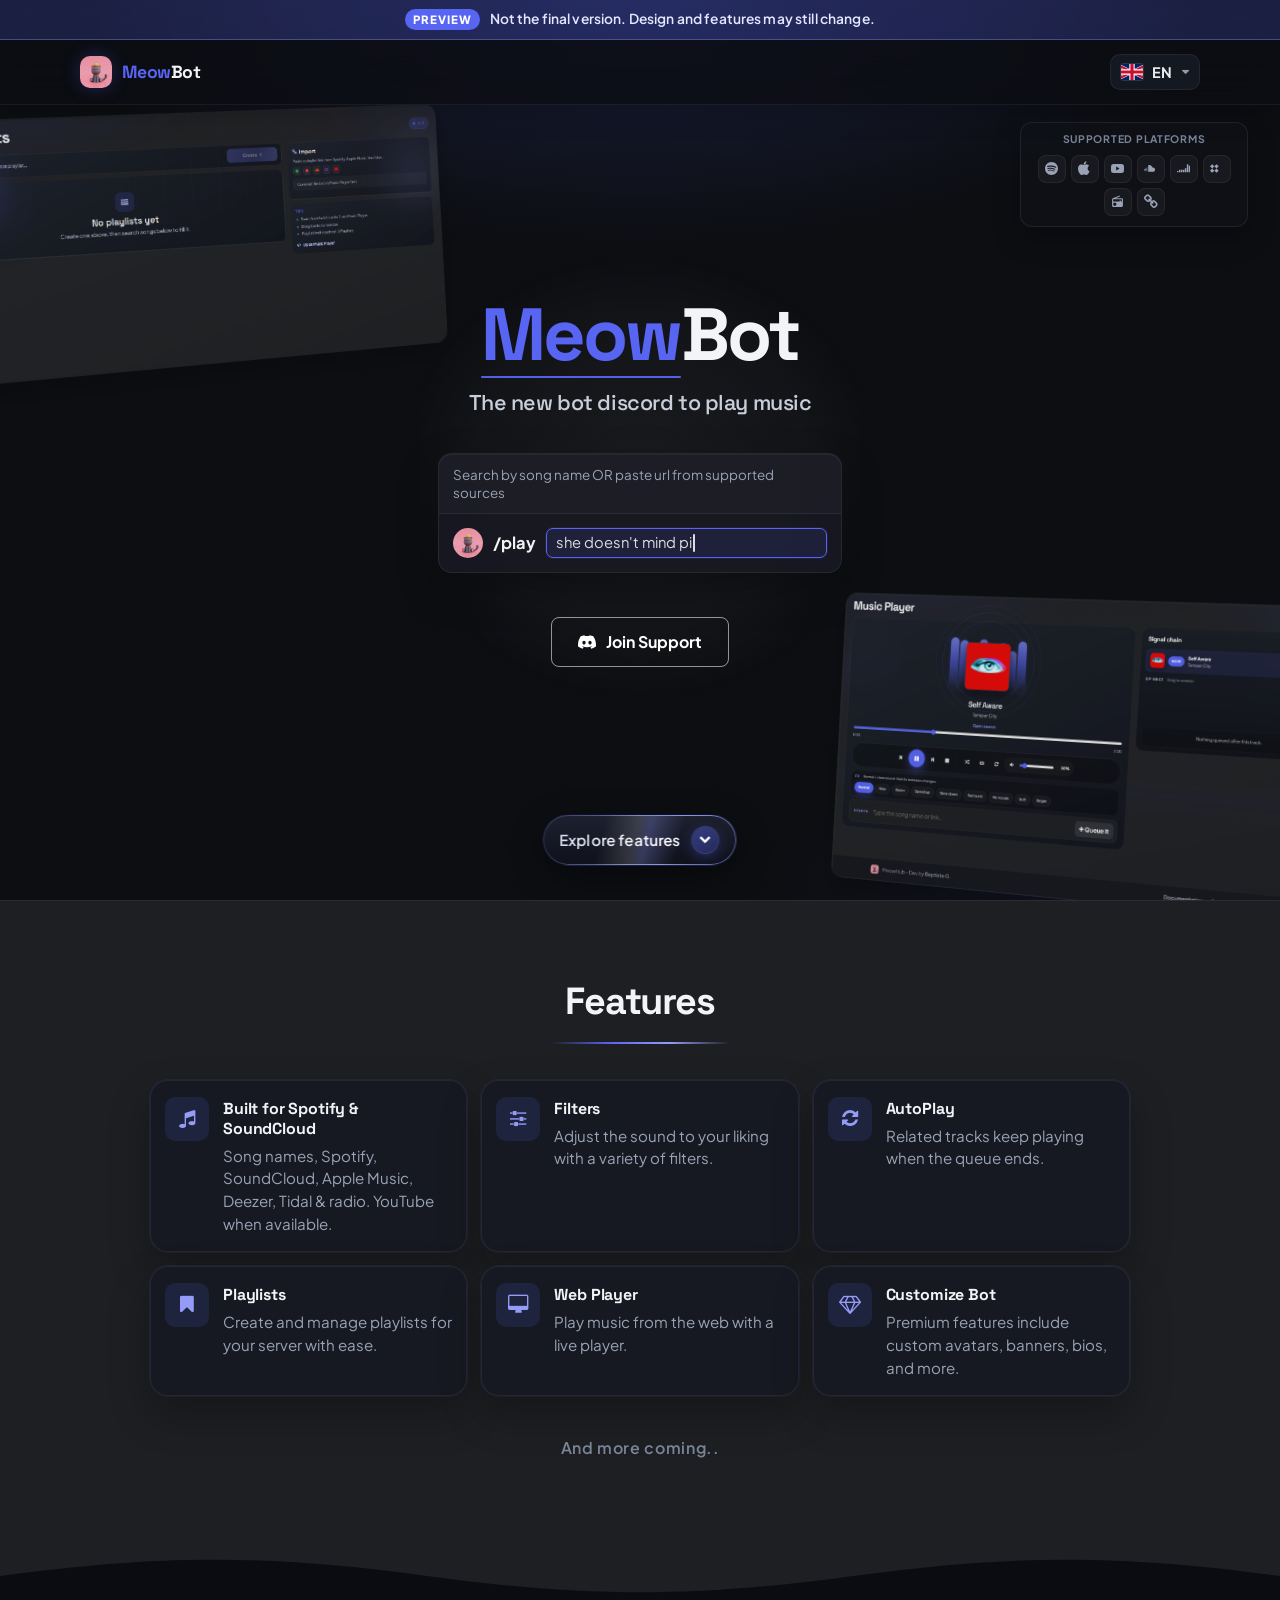
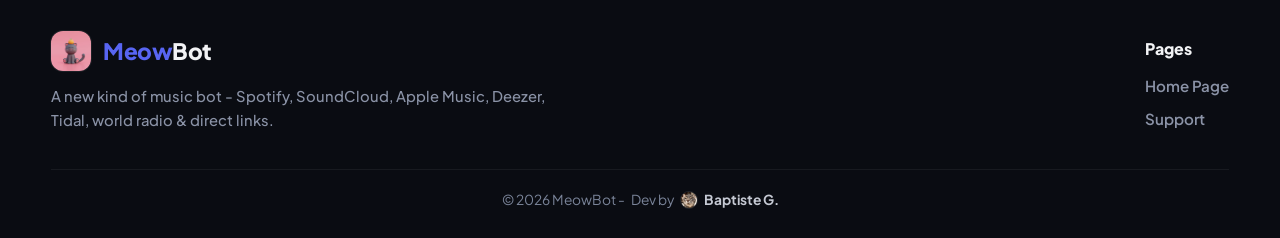
==== meowbot/index.html @ 0f18f048 "commit14" ====
<!DOCTYPE html>
<html lang="en-GB">
  <head>
    <meta charset="utf-8" />
    <meta name="viewport" content="width=device-width, initial-scale=1" />
    <title>MeowBot</title>
    <meta
      name="description"
      content="MeowBot — the new Discord bot to play music. Spotify, SoundCloud, Apple Music, Deezer, Tidal, radio and more."
    />
    <link rel="icon" type="image/png" href="assets/img/pfp.png" />
    <link rel="stylesheet" href="assets/css/site.css?v=6" />
    <link
      rel="stylesheet"
      href="https://cdnjs.cloudflare.com/ajax/libs/font-awesome/4.7.0/css/font-awesome.min.css"
    />
    <script>
      (function () {
        document.documentElement.setAttribute("data-theme", "dark");
        var lang = localStorage.getItem("meowbot-lang") === "fr" ? "fr" : "en";
        document.documentElement.setAttribute("data-lang", lang);
        document.documentElement.setAttribute("lang", lang === "fr" ? "fr" : "en-GB");
      })();
    </script>
  </head>
  <body class="tt-login-page" data-theme="dark">
    <div class="tt-preview-banner" role="status">
      <span class="tt-preview-banner__tag" data-i18n="previewTag">Alpha</span>
      <span data-i18n="previewBanner">This is a preview of how it could look, still in development.</span>
    </div>
    <header class="tt-login-top">
      <a class="tt-login-top__brand" href="index.html">
        <img src="assets/img/pfp.png" alt="MeowBot" />
        <span><span class="brand-accent">Meow</span><span class="brand-bot">Bot</span></span>
      </a>
      <div class="tt-login-top__actions">
        <div class="tt-lang-dd" data-lang-dropdown>
          <button
            type="button"
            class="tt-lang-dd__btn"
            aria-expanded="false"
            aria-haspopup="listbox"
            data-i18n-title="language"
            title="Language"
          >
            <img
              class="tt-lang-dd__flag-img"
              data-lang-flag
              src="assets/img/flags/gb.svg"
              alt=""
              width="22"
              height="16"
            />
            <span class="tt-lang-dd__code" data-lang-code>EN</span>
            <i class="fa fa-caret-down" aria-hidden="true"></i>
          </button>
          <ul class="tt-lang-dd__menu" role="listbox" hidden>
            <li role="option">
              <button type="button" data-set-lang="en">
                <img class="tt-lang-dd__flag-img" src="assets/img/flags/gb.svg" alt="" width="22" height="16" />
                <span>English</span>
              </button>
            </li>
            <li role="option">
              <button type="button" data-set-lang="fr">
                <img class="tt-lang-dd__flag-img" src="assets/img/flags/fr.svg" alt="" width="22" height="16" />
                <span>Français</span>
              </button>
            </li>
          </ul>
        </div>
      </div>
    </header>

    <main class="tt-login">
      <section class="tt-login__hero-land" aria-label="MeowBot">
        <div class="tt-login__hero-visual tt-login__hero-visual--left" aria-hidden="true">
          <img src="assets/img/docs_preview.png" alt="" />
        </div>

        <div class="tt-login__hero-center">
          <div class="tt-login__brand">
            <h1><span class="brand-accent">Meow</span>Bot</h1>
            <p class="tt-login__tagline">
              <span class="tt-login__tagline-lead" data-i18n="loginLead">The new bot discord to play music</span>
            </p>
          </div>

          <div class="tt-login__demo">
            <div class="tt-login__slash" aria-live="polite">
              <div class="tt-login__slash-head">
                <span data-i18n="slashQueryHint">Search by song name OR paste url from supported sources</span>
              </div>
              <div class="tt-login__slash-row">
                <img class="tt-login__slash-avatar" src="assets/img/pfp.png" alt="" width="28" height="28" />
                <span class="tt-login__slash-cmd">/play</span>
                <span class="tt-login__slash-arg">
                  <span class="tt-login__slash-arg-text" data-login-typewriter></span>
                  <span class="tt-login__slash-caret" aria-hidden="true"></span>
                </span>
              </div>
            </div>
          </div>

          <div class="tt-login__cta-row">
            <a
              class="tt-login__btn tt-login__btn--ghost"
              href="https://discord.gg/tkvtbsd7gA"
              data-site-support
              target="_blank"
              rel="noopener"
            >
              <svg class="tt-login__btn-icon" viewBox="0 0 24 24" width="18" height="18" aria-hidden="true">
                <path
                  fill="currentColor"
                  d="M20.317 4.37a19.791 19.791 0 0 0-4.885-1.515.074.074 0 0 0-.079.037c-.21.375-.444.864-.608 1.25a18.27 18.27 0 0 0-5.487 0 12.64 12.64 0 0 0-.617-1.25.077.077 0 0 0-.079-.037A19.736 19.736 0 0 0 3.677 4.37a.07.07 0 0 0-.032.027C.533 9.046-.32 13.58.099 18.057a.082.082 0 0 0 .031.057 19.9 19.9 0 0 0 5.993 3.03.078.078 0 0 0 .084-.028 14.09 14.09 0 0 0 1.226-1.994.076.076 0 0 0-.041-.106 13.107 13.107 0 0 1-1.872-.892.077.077 0 0 1-.008-.128 10.2 10.2 0 0 0 .372-.292.074.074 0 0 1 .077-.01c3.928 1.793 8.18 1.793 12.062 0a.074.074 0 0 1 .078.01c.12.098.246.198.373.292a.077.077 0 0 1-.006.127 12.299 12.299 0 0 1-1.873.892.077.077 0 0 0-.041.107c.36.698.772 1.362 1.225 1.993a.076.076 0 0 0 .084.028 19.839 19.839 0 0 0 6.002-3.03.077.077 0 0 0 .032-.054c.5-5.177-.838-9.664-3.549-13.66a.061.061 0 0 0-.031-.03zM8.02 15.33c-1.183 0-2.157-1.085-2.157-2.419 0-1.333.956-2.419 2.157-2.419 1.21 0 2.176 1.096 2.157 2.42 0 1.333-.956 2.418-2.157 2.418zm7.975 0c-1.183 0-2.157-1.085-2.157-2.419 0-1.333.955-2.419 2.157-2.419 1.21 0 2.176 1.096 2.157 2.42 0 1.333-.946 2.418-2.157 2.418z"
                />
              </svg>
              <span data-i18n="joinSupport">Join Support</span>
            </a>
          </div>
        </div>

        <aside class="tt-login__platforms-box">
          <span class="tt-login__platforms-label" data-i18n="supportedPlatforms">Supported platforms</span>
          <ul class="tt-login__platforms" aria-label="Supported platforms">
            <li class="tt-login__platform" data-platform="spotify" title="Spotify">
              <svg viewBox="0 0 24 24" width="20" height="20" aria-hidden="true">
                <path
                  fill="currentColor"
                  d="M12 0C5.4 0 0 5.4 0 12s5.4 12 12 12 12-5.4 12-12S18.66 0 12 0zm5.521 17.34c-.24.359-.66.48-1.021.24-2.82-1.74-6.36-2.101-10.561-1.141-.418.122-.779-.179-.899-.539-.12-.421.18-.78.54-.9 4.56-1.021 8.52-.6 11.64 1.32.42.18.479.659.301 1.02zm1.44-3.3c-.301.42-.841.6-1.262.3-3.239-1.98-8.159-2.58-11.939-1.38-.479.12-1.02-.12-1.14-.6-.12-.48.12-1.021.6-1.141C9.6 9.9 15 10.561 18.72 12.84c.361.181.54.78.241 1.2zm.12-3.36C15.24 8.4 8.82 8.16 5.16 9.301c-.6.179-1.2-.181-1.38-.721-.18-.601.18-1.2.72-1.381 4.26-1.26 11.28-1.02 15.721 1.621.539.3.719 1.02.419 1.56-.299.421-1.02.599-1.559.3z"
                />
              </svg>
            </li>
            <li class="tt-login__platform" data-platform="apple" title="Apple Music">
              <i class="fa fa-apple" aria-hidden="true"></i>
            </li>
            <li class="tt-login__platform" data-platform="youtube" title="YouTube">
              <svg viewBox="0 0 24 24" width="20" height="20" aria-hidden="true">
                <path
                  fill="currentColor"
                  d="M23.498 6.186a3.016 3.016 0 0 0-2.122-2.136C19.505 3.545 12 3.545 12 3.545s-7.505 0-9.377.505A3.017 3.017 0 0 0 .502 6.186C0 8.07 0 12 0 12s0 3.93.502 5.814a3.016 3.016 0 0 0 2.122 2.136c1.871.505 9.376.505 9.376.505s7.505 0 9.377-.505a3.015 3.015 0 0 0 2.122-2.136C24 15.93 24 12 24 12s0-3.93-.502-5.814zM9.545 15.568V8.432L15.818 12l-6.273 3.568z"
                />
              </svg>
            </li>
            <li class="tt-login__platform" data-platform="soundcloud" title="SoundCloud">
              <svg viewBox="0 0 24 24" width="20" height="20" aria-hidden="true">
                <path
                  fill="currentColor"
                  d="M1.175 12.225c-.051 0-.094.046-.101.1l-.233 2.154.233 2.105c.007.058.05.098.101.098.05 0 .09-.04.099-.098l.255-2.105-.27-2.154c-.008-.054-.049-.1-.084-.1m-.899.628c-.06 0-.091.037-.104.094L0 14.479l.172 1.427c.013.06.045.107.104.107.041 0 .086-.047.086-.107l.18-1.427-.18-1.564c0-.06-.045-.094-.086-.094m1.83-1.229c-.061 0-.12.045-.12.104l-.207 2.735.207 2.606c0 .06.059.103.119.103.06 0 .101-.044.116-.103l.24-2.606-.24-2.735c-.015-.06-.056-.104-.115-.104M.451 13.136c-.07 0-.089.044-.102.092l-.14 1.24.14 1.355c.013.043.032.09.102.09.051 0 .09-.047.09-.09l.154-1.348-.154-1.248c0-.05-.039-.09-.09-.09m2.699-2.432c-.063 0-.12.045-.125.112l-.183 3.358.183 3.145c.006.064.062.102.125.102.057 0 .101-.038.114-.102l.217-3.145-.217-3.358c-.013-.067-.057-.112-.114-.112m1.108-.194c-.01-.068-.054-.113-.113-.113-.063 0-.113.045-.126.113l-.162 3.552.162 3.236c.013.068.063.104.126.104.059 0 .104-.036.113-.104l.188-3.236-.188-3.552m1.087-1.133c-.01-.074-.055-.112-.12-.112-.063 0-.114.038-.126.112l-.151 4.685.151 3.236c.012.077.063.113.126.113.065 0 .11-.036.12-.113l.172-3.236-.172-4.685m1.139-.618c-.012-.076-.056-.128-.123-.128-.065 0-.114.052-.125.128l-.139 5.303.139 3.236c.011.077.06.113.125.113.067 0 .111-.036.123-.113l.164-3.236-.164-5.303M8.63 8.525c-.012-.083-.061-.128-.127-.128-.066 0-.108.045-.12.128l-.139 6.767.139 3.219c.012.078.054.13.12.13.066 0 .115-.052.127-.13l.15-3.22L8.63 8.525m7.92 1.354c-.54 0-1.047.125-1.5.344-.24-2.666-2.46-4.748-5.188-4.748-.66 0-1.3.132-1.874.36-.174.072-.216.144-.216.36v11.303c0 .216.18.39.396.39H16.55c2.1 0 3.81-1.71 3.81-3.81s-1.71-3.799-3.81-3.799"
                />
              </svg>
            </li>
            <li class="tt-login__platform" data-platform="deezer" title="Deezer">
              <svg viewBox="0 0 24 24" width="20" height="20" aria-hidden="true">
                <path
                  fill="currentColor"
                  d="M0 16.55h2.73v2.42H0zm3.64-2.43h2.73v4.85H3.64zm3.63 0H10v4.85H7.27zm3.64 0h2.72v4.85h-2.72zm3.62-2.42h2.73v7.27h-2.73zm3.64-4.86h2.73v12.13h-2.73zM18.18 4h2.73v14.97h-2.73zM21.82 7.03H24v11.94h-2.18z"
                />
              </svg>
            </li>
            <li class="tt-login__platform" data-platform="tidal" title="TIDAL">
              <svg viewBox="0 0 24 24" width="20" height="20" aria-hidden="true">
                <path
                  fill="currentColor"
                  d="M12.012 3.992L8.008 7.996 4.004 3.992 0 7.996l4.004 4.004L0 16.004l4.004 4.004 4.004-4.004 4.004 4.004 4.004-4.004-4.004-4.004 4.004-4.004zm0 8.008l-4.004 4.004-4.004-4.004 4.004-4.004z"
                />
              </svg>
            </li>
            <li class="tt-login__platform" data-platform="radio" title="Radio">
              <svg viewBox="0 0 24 24" width="20" height="20" aria-hidden="true">
                <path
                  fill="currentColor"
                  d="M3.24 6.15C2.51 6.43 2 7.17 2 8v12c0 1.1.9 2 2 2h16a2 2 0 0 0 2-2V8c0-1.1-.9-2-2-2H8.3l8.26-3.34L15.88 1 3.24 6.15zM7 20c-1.66 0-3-1.34-3-3s1.34-3 3-3 3 1.34 3 3-1.34 3-3 3zm13-8h-2v-2h-2v2H4V8h16v4z"
                />
              </svg>
            </li>
            <li class="tt-login__platform" data-platform="link" title="Direct link">
              <i class="fa fa-link" aria-hidden="true"></i>
            </li>
          </ul>
        </aside>

        <div class="tt-login__hero-visual tt-login__hero-visual--right" aria-hidden="true">
          <img src="assets/img/selector_preview.png" alt="" />
        </div>

        <a class="tt-login__scroll" href="#features" data-login-explore>
          <span class="tt-login__scroll-rings" aria-hidden="true">
            <span></span>
            <span></span>
          </span>
          <span class="tt-login__scroll-glow" aria-hidden="true"></span>
          <span class="tt-login__scroll-label" data-i18n="scrollFeatures">Explore features</span>
          <span class="tt-login__scroll-chev" aria-hidden="true">
            <i class="fa fa-chevron-down"></i>
          </span>
        </a>
      </section>

      <div class="tt-login__explore-veil" aria-hidden="true"></div>
      <div class="tt-login__explore-flash" aria-hidden="true"></div>
      <div class="tt-login__explore-sparks" aria-hidden="true"></div>

      <section class="tt-login-features" id="features" aria-labelledby="features-title">
        <header class="tt-login-features__head">
          <h2 id="features-title" data-i18n="features">Features</h2>
          <span class="tt-login-features__rule" aria-hidden="true"></span>
        </header>
        <div class="tt-login-features__grid">
          <article class="tt-login-feature">
            <div class="tt-login-feature__icon"><i class="fa fa-music"></i></div>
            <div class="tt-login-feature__text">
              <h3 data-i18n="featMusicTitle">Supporting all platforms</h3>
              <p data-i18n="featMusicDesc">YouTube, SoundCloud, Spotify, Apple Music, Deezer, Tidal and radio.</p>
            </div>
          </article>
          <article class="tt-login-feature">
            <div class="tt-login-feature__icon"><i class="fa fa-sliders"></i></div>
            <div class="tt-login-feature__text">
              <h3 data-i18n="featFiltersTitle">Filters</h3>
              <p data-i18n="featFiltersDesc">Adjust the sound to your liking with a variety of filters.</p>
            </div>
          </article>
          <article class="tt-login-feature">
            <div class="tt-login-feature__icon"><i class="fa fa-refresh"></i></div>
            <div class="tt-login-feature__text">
              <h3 data-i18n="featAutoplayTitle">AutoPlay</h3>
              <p data-i18n="featAutoplayDesc">Related tracks keep playing when the queue ends.</p>
            </div>
          </article>
          <article class="tt-login-feature">
            <div class="tt-login-feature__icon"><i class="fa fa-bookmark"></i></div>
            <div class="tt-login-feature__text">
              <h3 data-i18n="featPlaylistsTitle">Playlists</h3>
              <p data-i18n="featPlaylistsDesc">Create and manage playlists for your server with ease.</p>
            </div>
          </article>
          <article class="tt-login-feature">
            <div class="tt-login-feature__icon"><i class="fa fa-desktop"></i></div>
            <div class="tt-login-feature__text">
              <h3 data-i18n="featPlayerTitle">Web Player</h3>
              <p data-i18n="featPlayerDesc">Play music from the web with a live player.</p>
            </div>
          </article>
          <article class="tt-login-feature">
            <div class="tt-login-feature__icon"><i class="fa fa-diamond"></i></div>
            <div class="tt-login-feature__text">
              <h3 data-i18n="featPremiumTitle">Customize Bot</h3>
              <p data-i18n="featPremiumDesc">Premium features include custom avatars, banners, bios, and more.</p>
            </div>
          </article>
        </div>
        <p class="tt-login-features__more" data-i18n="featuresMore">And more coming..</p>
      </section>

      <button
        type="button"
        class="tt-login-topbtn"
        data-login-top
        hidden
        data-i18n-aria-label="backToTop"
        aria-label="Back to top"
      >
        <i class="fa fa-chevron-up" aria-hidden="true"></i>
      </button>
    </main>

    <footer class="tt-login-site-footer">
      <div class="tt-login-site-footer__wave" aria-hidden="true">
        <svg viewBox="0 0 1440 72" preserveAspectRatio="none" focusable="false">
          <path
            class="tt-login-site-footer__wave-fill"
            d="M0 36C180 8 300 8 480 36s300 28 480 0 300-28 480 0V72H0Z"
          />
        </svg>
      </div>
      <div class="tt-login-site-footer__panel">
        <div class="tt-login-site-footer__grid">
          <div class="tt-login-site-footer__brand">
            <a class="tt-login-site-footer__brand-link" href="index.html">
              <img src="assets/img/pfp.png" alt="" width="40" height="40" />
              <span><span class="brand-accent">Meow</span><span class="brand-bot">Bot</span></span>
            </a>
            <p class="tt-login-site-footer__tagline" data-i18n="footerTagline">High quality Music Bot, Supports Spotify, Apple, Youtube, Soundcloud, Deezer, Tidal, Radio of the World and Direct link !</p>
          </div>

          <div class="tt-login-site-footer__nav">
            <nav class="tt-login-site-footer__col" aria-label="Pages">
              <h3 data-i18n="footerPages">Pages</h3>
              <ul>
                <li><a href="index.html" data-i18n="footerHome">Home Page</a></li>
                <li>
                  <a href="https://discord.gg/tkvtbsd7gA" data-site-support target="_blank" rel="noopener noreferrer" data-i18n="supportServer">Support</a>
                </li>
              </ul>
            </nav>
          </div>
        </div>

        <div class="tt-login-site-footer__copy">
          <p class="tt-login-site-footer__copy-line">
            © 2026 MeowBot -
            <span data-i18n="devBy">Dev by</span>
            <a class="tt-login-site-footer__dev" href="https://github.com/bptisteg" data-site-github target="_blank" rel="noopener">
              <img class="tt-login-site-footer__pfp" src="assets/img/bptisteg_pfp.png" alt="" width="18" height="18" />
              Baptiste G.
            </a>
          </p>
        </div>
      </div>
    </footer>

    <script src="assets/js/i18n.js?v=6"></script>
    <script src="assets/js/home.js?v=6"></script>
  </body>
</html>
---- meowbot/assets/css/site.css ----
﻿/* =========================================================
   MeowBot — Tokens, fonts, base html/body
   (extracted from custom.css L1–L115)
   ========================================================= */

/* =========================================================
   MeowBot Dashboard ? Discord grey + blurple (simple)
   ========================================================= */

@import url("https://fonts.googleapis.com/css2?family=Plus+Jakarta+Sans:wght@400;500;600;700;800&family=Space+Grotesk:wght@500;600;700&display=swap");

:root {
  /* Discord dark surfaces (grey) */
  --tt-bg: #1e1f22;
  --tt-bg-elevated: #2b2d31;
  --tt-surface: #313338;
  --tt-surface-2: #383a40;
  --tt-border: rgba(255, 255, 255, 0.08);
  --tt-border-strong: rgba(255, 255, 255, 0.14);

  /* Discord text */
  --tt-text: #f2f3f5;
  --tt-muted: #b5bac1;

  /* Accent — Discord blurple */
  --tt-teal: #5865F2;
  --tt-teal-dim: #4752C4;
  --tt-teal-glow: rgba(88, 101, 242, 0.16);
  --tt-accent-soft: #949CF7;
  --tt-purple: #5865F2;
  --tt-blurple: #5865F2;
  --tt-blurple-dim: #4752C4;
  --tt-pink: #ff7eb6;
  --tt-pink-dim: #e85a9a;
  --tt-pink-soft: rgba(255, 126, 182, 0.16);
  --tt-online: #23a559;
  --tt-orange: #f0b232;
  --tt-danger: #ed4245;
  --tt-warning: #f0b232;
  --tt-success: #23a559;

  /* Legacy hardcodes remapped to Discord grey */
  --tt-card: var(--tt-surface);
  --tt-card-hover: var(--tt-surface-2);
  --tt-panel: var(--tt-bg-elevated);

  --tt-radius: 12px;
  --tt-radius-sm: 8px;
  --tt-shadow: none;
  --tt-font: "Plus Jakarta Sans", system-ui, sans-serif;
  --tt-display: "Space Grotesk", "Plus Jakarta Sans", sans-serif;
}

html {
  font-size: 17.5px;
}

html,
body {
  height: 100%;
  background: var(--tt-bg) !important;
  color: var(--tt-text) !important;
  font-family: var(--tt-font) !important;
  font-size: 1.05rem !important;
  line-height: 1.5 !important;
  -webkit-font-smoothing: antialiased;
}

body.tt-dashboard,
body.tt-docs-public,
body.tt-login-page {
  font-size: 1.08rem !important;
}

html:has(body.tt-docs-public),
html:has(body.tt-login-page) {
  height: auto;
  min-height: 100%;
}

body.tt-docs-public {
  height: auto !important;
  min-height: 100vh;
  overflow-x: hidden;
  overflow-y: auto;
}

body.tt-dashboard {
  position: relative;
  height: auto !important;
  min-height: 100vh;
  overflow-x: hidden;
  overflow-y: auto;
  background: var(--tt-bg) !important;
  isolation: isolate;
}

body.tt-dashboard .wrapper {
  overflow: visible !important;
  height: auto !important;
  min-height: 100vh;
}

body.tt-dashboard::before {
  content: "";
  position: fixed;
  inset: 0;
  z-index: -1;
  pointer-events: none;
  background: var(--tt-bg);
  filter: none;
  transform: none;
  opacity: 1;
}

body.tt-dashboard::after {
  content: none;
  display: none;
}

/* =========================================================
   MeowBot — Login page
   (extracted from custom.css L7769–L8717)
   ========================================================= */

/* =========================================================
   Login / landing — same blue DA as Music Player (#5865F2)
   ========================================================= */
.tt-login-page {
  --login-accent: #5865F2;
  --login-accent-bright: #7289DA;
  --login-accent-dim: #4752C4;
  --login-accent-soft: rgba(88, 101, 242, 0.16);
  --login-accent-glow: rgba(88, 101, 242, 0.28);
  --login-top-h: 64px;
  margin: 0;
  min-height: 100vh;
  position: relative;
  isolation: isolate;
  overflow-x: hidden;
  background: #0c0e12;
  font-family: var(--tt-font);
  color: #e8eaed;
  padding-top: var(--login-top-h);
}

/* Keep controls clickable without changing the cursor on hover */
body.tt-login-page a,
body.tt-login-page button,
body.tt-login-page .tt-login__btn,
body.tt-login-page .tt-login-top__link,
body.tt-login-page .tt-login-top__dash,
body.tt-login-page .tt-login-top__brand,
body.tt-login-page .tt-login__scroll,
body.tt-login-page .tt-login-topbtn,
body.tt-login-page .tt-lang-dd__btn,
body.tt-login-page .tt-lang-dd__menu button {
  cursor: default;
}

.tt-login-page::before {
  display: none;
}

.tt-login-page::after {
  content: "";
  position: fixed;
  inset: 0;
  z-index: -1;
  pointer-events: none;
  background:
    radial-gradient(ellipse 80% 50% at 50% 0%, rgba(88, 101, 242, 0.18), transparent 55%),
    radial-gradient(ellipse 60% 40% at 90% 100%, rgba(88, 101, 242, 0.08), transparent 50%),
    #0c0e12;
}

.tt-login-top {
  position: fixed;
  top: 0;
  left: 0;
  right: 0;
  z-index: 100;
  display: grid;
  grid-template-columns: 1fr auto;
  align-items: center;
  gap: 16px;
  width: 100%;
  margin: 0;
  padding: 14px max(20px, calc((100% - 1120px) / 2));
  box-sizing: border-box;
  border-bottom: 1px solid rgba(255, 255, 255, 0.06);
  background: rgba(12, 14, 18, 0.78);
  backdrop-filter: blur(16px) saturate(1.15);
  -webkit-backdrop-filter: blur(16px) saturate(1.15);
  box-shadow: 0 8px 28px rgba(0, 0, 0, 0.18);
  transition: background 0.2s ease, box-shadow 0.2s ease, border-color 0.2s ease;
}

.tt-login-top__brand {
  display: inline-flex;
  align-items: center;
  gap: 10px;
  color: #f2f4f8;
  text-decoration: none;
  font-family: var(--tt-display);
  font-weight: 700;
  font-size: 1.05rem;
  letter-spacing: -0.03em;
  justify-self: start;
  transition: color 0.15s ease;
}

.tt-login-top__brand:hover,
.tt-login-top__brand:focus {
  color: var(--login-accent-bright);
  text-decoration: none;
}

.tt-login-top__brand:hover .brand-accent,
.tt-login-top__brand:focus .brand-accent {
  color: var(--login-accent-bright);
}

.tt-login-top__brand:hover .brand-bot,
.tt-login-top__brand:focus .brand-bot {
  color: var(--tt-blurple, #5865F2);
}

.tt-login-top__brand .brand-bot {
  transition: color 0.18s ease;
}

.tt-login-top__brand img {
  width: 32px;
  height: 32px;
  border-radius: 10px;
  object-fit: cover;
  box-shadow: 0 0 18px var(--login-accent-glow);
}

.tt-login-top__nav {
  display: flex;
  align-items: center;
  justify-content: center;
  gap: 4px;
}

.tt-login-top__actions {
  display: flex;
  align-items: center;
  justify-content: flex-end;
  gap: 10px;
  justify-self: end;
}

.tt-login-top__link {
  display: inline-flex;
  align-items: center;
  gap: 7px;
  color: #8b93a7;
  text-decoration: none;
  font-weight: 600;
  font-size: 0.9rem;
  padding: 8px 12px;
  border-radius: 8px;
  white-space: nowrap;
  transition: color 0.15s ease, background 0.15s ease;
}

.tt-login-top__link i {
  font-size: 0.95em;
  opacity: 0.9;
}

.tt-nav-icon {
  display: block;
  flex-shrink: 0;
  opacity: 0.95;
}

.tt-nav-icon--discord {
  width: 15px;
  height: 15px;
}

.tt-login-top__link:hover,
.tt-login-top__link:focus {
  color: #d7dde8;
  background: rgba(255, 255, 255, 0.05);
  text-decoration: none;
}

.tt-login-top__link.is-active {
  color: #fff;
  background: rgba(88, 101, 242, 0.2);
  box-shadow: inset 0 0 0 1px rgba(88, 101, 242, 0.35);
}

.tt-login-top__link.is-active:hover,
.tt-login-top__link.is-active:focus {
  color: #fff;
  background: rgba(88, 101, 242, 0.26);
}

.tt-login-top__link:hover .tt-nav-icon,
.tt-login-top__link:focus .tt-nav-icon,
.tt-login-top__link:hover i,
.tt-login-top__link:focus i {
  color: var(--login-accent-bright);
  opacity: 1;
}

.tt-login-top__dash {
  display: inline-flex;
  align-items: center;
  justify-content: center;
  gap: 7px;
  min-height: 36px;
  padding: 0 16px;
  border-radius: 10px;
  background: linear-gradient(135deg, var(--login-accent-bright), var(--login-accent-dim));
  color: #fff !important;
  text-decoration: none !important;
  font-weight: 700;
  font-size: 0.88rem;
  transition: transform 0.15s ease, filter 0.15s ease;
}

.tt-login-top__dash:hover {
  filter: brightness(1.08);
  color: #fff !important;
  transform: translateY(-1px);
}

.tt-login {
  position: relative;
  display: flex;
  flex-direction: column;
  align-items: center;
  width: 100%;
}

.tt-login__hero-land {
  position: relative;
  width: 100%;
  min-height: calc(100vh - var(--login-top-h));
  display: flex;
  align-items: center;
  justify-content: center;
  padding: 48px 20px 96px;
  box-sizing: border-box;
  overflow: hidden;
}

.tt-login__hero-center {
  position: relative;
  z-index: 3;
  display: flex;
  flex-direction: column;
  align-items: center;
  text-align: center;
  gap: 36px;
  width: min(100%, 440px);
  padding: 36px 18px 28px;
  flex: 0 0 auto;
  isolation: isolate;
  will-change: transform, opacity, filter;
  background: radial-gradient(
    ellipse 70% 65% at 50% 50%,
    color-mix(in srgb, var(--tt-bg) 78%, transparent) 0%,
    color-mix(in srgb, var(--tt-bg) 40%, transparent) 55%,
    transparent 78%
  );
}

.tt-login__brand {
  display: flex;
  flex-direction: column;
  align-items: center;
  gap: 14px;
}

.tt-login__hero-center h1 {
  margin: 0;
  font-family: var(--tt-display);
  font-size: clamp(2.8rem, 7vw, 4.4rem);
  letter-spacing: -0.04em;
  color: #f2f4f8;
  line-height: 1.05;
  font-weight: 700;
}

.tt-login__tagline {
  margin: 0;
  display: flex;
  flex-direction: column;
  align-items: center;
  gap: 10px;
  max-width: 28ch;
}

.tt-login__tagline-lead {
  color: #c8ceda;
  font-family: var(--tt-display);
  font-size: clamp(1.05rem, 2.2vw, 1.28rem);
  line-height: 1.35;
  font-weight: 550;
  letter-spacing: -0.02em;
}

.tt-login__tagline-sub {
  color: #8b93a7;
  font-size: clamp(0.88rem, 1.6vw, 0.98rem);
  line-height: 1.45;
  font-weight: 500;
  letter-spacing: 0.01em;
  max-width: 28ch;
}

.tt-login__demo {
  width: 100%;
  display: flex;
  flex-direction: column;
  gap: 16px;
}

/* Shared surface language for hero panels */
.tt-login__slash {
  width: 100%;
  margin-top: 0;
  overflow: hidden;
  text-align: left;
  font-family: var(--tt-font);
  border-radius: 14px;
  border: 1px solid rgba(255, 255, 255, 0.07);
  background: rgba(24, 26, 34, 0.92);
  box-shadow:
    0 1px 0 rgba(255, 255, 255, 0.04) inset,
    0 16px 40px rgba(0, 0, 0, 0.32);
}

.tt-login__platforms-box {
  position: absolute;
  z-index: 4;
  top: 18px;
  right: max(16px, 2.5vw);
  width: min(228px, 34vw);
  margin: 0;
  padding: 8px 10px 10px;
  border-radius: 12px;
  border: 1px solid rgba(255, 255, 255, 0.08);
  background: rgba(16, 18, 24, 0.72);
  backdrop-filter: blur(10px);
  -webkit-backdrop-filter: blur(10px);
  box-shadow: 0 10px 28px rgba(0, 0, 0, 0.28);
  pointer-events: auto;
}

.tt-login__slash-head {
  display: flex;
  align-items: baseline;
  flex-wrap: wrap;
  gap: 8px 10px;
  padding: 12px 14px 10px;
  border-bottom: 1px solid rgba(255, 255, 255, 0.06);
  background: rgba(255, 255, 255, 0.025);
}

.tt-login__slash-head strong {
  color: #f2f3f5;
  font-size: 0.92rem;
  font-weight: 700;
}

.tt-login__slash-head span {
  color: #9aa3b5;
  font-size: 0.8rem;
  line-height: 1.4;
}

.tt-login__slash-row {
  display: flex;
  align-items: center;
  gap: 10px;
  padding: 14px;
  min-width: 0;
}

.tt-login__slash-avatar {
  width: 30px;
  height: 30px;
  border-radius: 50%;
  object-fit: cover;
  flex: 0 0 auto;
}

.tt-login__slash-cmd {
  color: #f2f3f5;
  font-weight: 700;
  font-size: 0.98rem;
  flex: 0 0 auto;
}

.tt-login__slash-arg {
  display: inline-flex;
  align-items: center;
  gap: 1px;
  min-width: 0;
  flex: 1 1 auto;
  max-width: 100%;
  padding: 5px 9px;
  border-radius: 7px;
  background: rgba(88, 101, 242, 0.12);
  border: 1.5px solid #5865F2;
  box-shadow: 0 0 0 1px rgba(88, 101, 242, 0.12);
  min-height: 30px;
}

.tt-login__slash-arg-text {
  color: #dbdee1;
  font-size: 0.88rem;
  white-space: pre;
  overflow: hidden;
  text-overflow: ellipsis;
  line-height: 1.2;
}

.tt-login__slash-arg-text.is-note {
  font-style: italic;
  color: #c5cae8;
  letter-spacing: 0.01em;
}

.tt-login__slash-arg-text:empty::before {
  content: none;
}

.tt-login__slash-caret {
  width: 1.5px;
  height: 1em;
  background: #dbdee1;
  border-radius: 1px;
  flex: 0 0 auto;
  animation: tt-login-caret 1s steps(1) infinite;
}

.tt-login__slash-more {
  color: #949ba4;
  font-size: 0.8rem;
  flex: 0 0 auto;
  margin-left: 2px;
  white-space: nowrap;
}

.tt-login__platforms-label {
  display: block;
  margin-bottom: 8px;
  color: #7a8499;
  font-size: 0.62rem;
  font-weight: 700;
  letter-spacing: 0.07em;
  text-transform: uppercase;
  text-align: center;
}

.tt-login__platforms {
  list-style: none;
  margin: 0;
  padding: 0;
  display: flex;
  flex-wrap: wrap;
  align-items: center;
  justify-content: center;
  gap: 5px;
}

.tt-login__platform {
  display: inline-flex;
  align-items: center;
  justify-content: center;
  width: 28px;
  height: 28px;
  padding: 0;
  border-radius: 8px;
  background: rgba(255, 255, 255, 0.04);
  border: 1px solid rgba(255, 255, 255, 0.06);
  color: #9aa3b5;
  transition: color 0.2s ease, transform 0.2s ease, background 0.2s ease, border-color 0.2s ease;
}

.tt-login__platform svg,
.tt-login__platform .fa {
  width: 13px;
  height: 13px;
  font-size: 0.88rem;
  line-height: 1;
}

.tt-login__platform:hover {
  transform: translateY(-2px);
  background: rgba(88, 101, 242, 0.14);
  border-color: rgba(88, 101, 242, 0.32);
}

.tt-login__platform[data-platform="spotify"]:hover { color: #1DB954; }
.tt-login__platform[data-platform="apple"]:hover { color: #fc3c44; }
.tt-login__platform[data-platform="youtube"]:hover { color: #ff0033; }
.tt-login__platform[data-platform="soundcloud"]:hover { color: #ff5500; }
.tt-login__platform[data-platform="deezer"]:hover { color: #a238ff; }
.tt-login__platform[data-platform="tidal"]:hover { color: #ffffff; }
.tt-login__platform[data-platform="radio"]:hover { color: #949CF7; }
.tt-login__platform[data-platform="link"]:hover { color: #eef0f8; }

@keyframes tt-login-caret {
  0%,
  45% {
    opacity: 1;
  }
  50%,
  100% {
    opacity: 0;
  }
}

.tt-login__cta-row {
  display: flex;
  flex-wrap: wrap;
  align-items: center;
  justify-content: center;
  gap: 12px;
  margin-top: 4px;
  padding-top: 4px;
}

.tt-login__btn {
  display: inline-flex;
  align-items: center;
  justify-content: center;
  gap: 10px;
  min-height: 50px;
  padding: 0 26px;
  border-radius: 8px;
  border: 1.5px solid transparent;
  font-weight: 700;
  font-size: 0.95rem;
  text-decoration: none !important;
  position: relative;
  isolation: isolate;
  transform: translateY(0);
  transition:
    border-color 0.2s ease,
    color 0.2s ease,
    box-shadow 0.2s ease,
    transform 0.2s ease,
    background-color 0.2s ease;
}

.tt-login__btn-icon {
  flex: 0 0 18px;
  width: 18px;
  height: 18px;
  display: block;
  color: inherit;
  position: relative;
  z-index: 1;
}

.tt-login__btn > span {
  position: relative;
  z-index: 1;
}

.tt-login__btn--accent {
  color: #fff !important;
  border-color: transparent;
  background: linear-gradient(135deg, var(--login-accent-bright), var(--login-accent-dim));
  box-shadow: 0 8px 22px var(--login-accent-glow);
  /* Gradients don't interpolate — never transition background here */
  transition: box-shadow 0.2s ease, transform 0.2s ease;
  overflow: hidden;
}

.tt-login__btn--accent::after {
  content: "";
  position: absolute;
  inset: 0;
  border-radius: inherit;
  background: rgba(255, 255, 255, 0.14);
  opacity: 0;
  pointer-events: none;
  transition: opacity 0.2s ease;
  z-index: 0;
}

.tt-login__btn--accent:hover {
  color: #fff !important;
  box-shadow: 0 10px 28px rgba(88, 101, 242, 0.45);
  transform: translateY(-1px);
}

.tt-login__btn--accent:hover::after {
  opacity: 1;
}

.tt-login__btn--accent:active {
  transform: translateY(0);
  box-shadow: 0 6px 18px var(--login-accent-glow);
}

.tt-login__btn--accent:active::after {
  opacity: 0.08;
}

.tt-login__btn--ghost {
  color: #fff !important;
  border-color: rgba(255, 255, 255, 0.55);
  background: transparent;
}

.tt-login__btn--ghost:hover {
  background: rgba(255, 255, 255, 0.08);
  border-color: #fff;
  transform: translateY(-1px);
}

.tt-login__btn--ghost:active {
  transform: translateY(0);
}

.tt-login__btn--topgg {
  border-color: rgba(255, 255, 255, 0.55);
  color: #fff !important;
}

.tt-login__btn--topgg:hover {
  background: rgba(255, 255, 255, 0.08);
  border-color: #fff;
  color: #fff !important;
  transform: translateY(-1px);
}

.tt-login__btn--topgg:active {
  transform: translateY(0);
}

.tt-login__hero-visual {
  position: absolute;
  z-index: 1;
  display: flex;
  align-items: center;
  pointer-events: none;
  opacity: 0;
  /* keep clear of the centered brand block */
  width: min(58vw, 880px);
  max-width: calc(50% - 140px);
  transition:
    opacity 0.9s cubic-bezier(0.22, 1, 0.36, 1),
    transform 1s cubic-bezier(0.22, 1, 0.36, 1);
  will-change: transform, opacity;
}

.tt-login__hero-visual--left {
  top: 2%;
  left: max(-8vw, calc(-1vw - 64px));
  justify-content: flex-start;
  transform: perspective(1400px) rotateY(18deg) rotateX(0deg) rotateZ(-3.5deg) translate3d(-80px, 28px, 0);
  transition-delay: 0.05s;
}

.tt-login__hero-visual--right {
  top: auto;
  bottom: 0%;
  right: max(-8vw, calc(-1vw - 64px));
  justify-content: flex-end;
  transform: perspective(1400px) rotateY(-18deg) rotateX(0deg) rotateZ(3.5deg) translate3d(80px, 28px, 0);
  transition-delay: 0.18s;
}

.tt-login__hero-land.is-hero-in .tt-login__hero-visual--left {
  opacity: 0.92;
  transform: perspective(1400px) rotateY(18deg) rotateX(0deg) rotateZ(-3.5deg) translate3d(0, 0, 0);
}

.tt-login__hero-land.is-hero-in .tt-login__hero-visual--right {
  opacity: 0.92;
  transform: perspective(1400px) rotateY(-18deg) rotateX(0deg) rotateZ(3.5deg) translate3d(0, 0, 0);
}

.tt-login__hero-visual img {
  width: 100%;
  height: auto;
  max-height: min(82vh, 760px);
  object-fit: cover;
  object-position: top center;
  border-radius: 12px;
  border: 1px solid var(--tt-border);
  box-shadow: 0 12px 28px rgba(0, 0, 0, 0.28);
  filter: saturate(1.02);
  will-change: transform;
}

.tt-login__hero-land.is-hero-in .tt-login__hero-visual--left img {
  animation: tt-hero-float 6.5s ease-in-out 0.35s infinite;
}

.tt-login__hero-land.is-hero-in .tt-login__hero-visual--right img {
  animation: tt-hero-float 7.8s ease-in-out 0.55s infinite;
}

@keyframes tt-hero-float {
  0%,
  100% {
    transform: translateY(0);
  }
  50% {
    transform: translateY(-10px);
  }
}

@media (prefers-reduced-motion: reduce) {
  .tt-login__hero-visual,
  .tt-login__hero-visual--left,
  .tt-login__hero-visual--right {
    opacity: 0.92;
    transition: none !important;
    transform: none !important;
  }

  .tt-login__hero-visual--left {
    transform: perspective(1400px) rotateY(18deg) rotateZ(-3.5deg) !important;
  }

  .tt-login__hero-visual--right {
    transform: perspective(1400px) rotateY(-18deg) rotateZ(3.5deg) !important;
  }

  .tt-login__hero-land.is-hero-in .tt-login__hero-visual img {
    animation: none !important;
  }
}

@media (min-width: 981px) and (max-width: 1280px) {
  .tt-login__hero-visual {
    width: min(54vw, 720px);
    max-width: calc(50% - 120px);
  }

  .tt-login__hero-visual--left {
    top: 1%;
    left: max(-10vw, -52px);
  }

  .tt-login__hero-visual--right {
    bottom: 0;
    right: max(-10vw, -52px);
  }
}

.tt-login-page .brand-accent {
  color: var(--login-accent);
  position: relative;
}

.tt-login__hero-center .brand-accent::after {
  content: "";
  position: absolute;
  left: 0;
  right: 0;
  bottom: 4px;
  height: 2px;
  background: var(--login-accent);
  border-radius: 2px;
  opacity: 0.95;
}

.tt-login__scroll {
  position: absolute;
  left: 50%;
  bottom: 34px;
  transform: translateX(-50%);
  z-index: 4;
  display: inline-flex;
  align-items: center;
  gap: 12px;
  padding: 12px 18px 12px 16px;
  border-radius: 999px;
  text-decoration: none;
  cursor: default;
  color: #eef0f8;
  background: linear-gradient(180deg, rgba(32, 35, 52, 0.9), rgba(16, 18, 28, 0.94));
  border: 1px solid transparent;
  backdrop-filter: blur(14px) saturate(1.2);
  -webkit-backdrop-filter: blur(14px) saturate(1.2);
  box-shadow:
    0 10px 32px rgba(0, 0, 0, 0.4),
    inset 0 1px 0 rgba(255, 255, 255, 0.06);
  isolation: isolate;
  overflow: visible;
  transition:
    box-shadow 0.25s ease,
    opacity 0.4s ease,
    transform 0.4s cubic-bezier(0.22, 1, 0.36, 1),
    filter 0.35s ease;
  animation: tt-login-scroll-float 3.6s ease-in-out infinite;
}

.tt-login__scroll::before {
  content: "";
  position: absolute;
  inset: 0;
  border-radius: inherit;
  padding: 1px;
  background: linear-gradient(
    120deg,
    rgba(88, 101, 242, 0.15),
    rgba(148, 156, 247, 0.95),
    rgba(88, 101, 242, 0.2),
    rgba(114, 137, 218, 0.85),
    rgba(88, 101, 242, 0.15)
  );
  background-size: 280% 100%;
  -webkit-mask: linear-gradient(#000 0 0) content-box, linear-gradient(#000 0 0);
  mask: linear-gradient(#000 0 0) content-box, linear-gradient(#000 0 0);
  -webkit-mask-composite: xor;
  mask-composite: exclude;
  animation: tt-login-scroll-border 4s linear infinite;
  pointer-events: none;
  z-index: 0;
}

.tt-login__scroll-rings {
  position: absolute;
  inset: -2px;
  pointer-events: none;
  z-index: -1;
}

.tt-login__scroll-rings span {
  position: absolute;
  inset: 0;
  border-radius: 999px;
  border: 1px solid rgba(88, 101, 242, 0.45);
  opacity: 0;
  animation: tt-login-scroll-ring 2.8s ease-out infinite;
}

.tt-login__scroll-rings span:last-child {
  animation-delay: 1.4s;
}

.tt-login__scroll-glow {
  position: absolute;
  inset: 0;
  border-radius: inherit;
  overflow: hidden;
  z-index: 0;
  pointer-events: none;
}

.tt-login__scroll-glow::before {
  content: "";
  position: absolute;
  inset: -40% -30%;
  background: linear-gradient(
    105deg,
    transparent 38%,
    rgba(255, 255, 255, 0.14) 48%,
    rgba(148, 156, 247, 0.28) 52%,
    transparent 62%
  );
  animation: tt-login-scroll-sweep 2.8s cubic-bezier(0.4, 0, 0.2, 1) infinite;
}

.tt-login__scroll-label {
  position: relative;
  z-index: 1;
  font-size: 0.9rem;
  font-weight: 600;
  letter-spacing: 0.01em;
  white-space: nowrap;
  background: linear-gradient(90deg, #d7dced 0%, #fff 45%, #b4bbff 70%, #d7dced 100%);
  background-size: 200% 100%;
  -webkit-background-clip: text;
  background-clip: text;
  color: transparent;
  animation: tt-login-scroll-shimmer 3.6s ease-in-out infinite;
}

.tt-login__scroll-chev {
  position: relative;
  z-index: 1;
  display: grid;
  place-items: center;
  width: 26px;
  height: 26px;
  border-radius: 999px;
  background: linear-gradient(145deg, rgba(88, 101, 242, 0.45), rgba(71, 82, 196, 0.35));
  color: #fff;
  font-size: 0.7rem;
  flex: 0 0 auto;
  box-shadow:
    0 0 0 1px rgba(148, 156, 247, 0.25),
    0 4px 14px rgba(88, 101, 242, 0.35);
}

.tt-login__scroll-chev i {
  display: block;
  animation: tt-login-scroll-chev 1.25s cubic-bezier(0.45, 0, 0.2, 1) infinite;
}

.tt-login__scroll:hover {
  transform: translateX(-50%) translateY(-4px) scale(1.03);
  box-shadow:
    0 16px 40px rgba(0, 0, 0, 0.45),
    0 0 36px rgba(88, 101, 242, 0.32),
    inset 0 1px 0 rgba(255, 255, 255, 0.08);
  animation-play-state: paused;
}

.tt-login__scroll:hover .tt-login__scroll-chev {
  background: linear-gradient(145deg, #7289DA, #5865F2);
  box-shadow:
    0 0 0 1px rgba(148, 156, 247, 0.4),
    0 6px 18px rgba(88, 101, 242, 0.5);
}

.tt-login__scroll.is-press {
  transform: translateX(-50%) scale(0.94);
  filter: brightness(1.15);
  animation: none;
}

.tt-login__explore-veil {
  position: fixed;
  inset: 0;
  z-index: 70;
  pointer-events: none;
  opacity: 0;
  background:
    radial-gradient(ellipse 70% 55% at 50% 100%, rgba(88, 101, 242, 0.35), transparent 60%),
    linear-gradient(to bottom, rgba(12, 14, 18, 0.15), rgba(12, 14, 18, 0.55));
}

.tt-login__explore-flash {
  position: fixed;
  left: 50%;
  bottom: 48px;
  width: 20px;
  height: 20px;
  margin-left: -10px;
  border-radius: 50%;
  pointer-events: none;
  z-index: 80;
  opacity: 0;
  background: radial-gradient(
    circle,
    rgba(255, 255, 255, 1) 0%,
    rgba(180, 187, 255, 0.9) 16%,
    rgba(88, 101, 242, 0.45) 40%,
    transparent 70%
  );
  transform: scale(0.2);
  mix-blend-mode: screen;
}

.tt-login__explore-sparks {
  position: fixed;
  left: 50%;
  bottom: 52px;
  width: 0;
  height: 0;
  z-index: 81;
  pointer-events: none;
}

.tt-login__explore-spark {
  position: absolute;
  left: 0;
  top: 0;
  width: 5px;
  height: 5px;
  margin: -2.5px;
  border-radius: 50%;
  background: #b4bbff;
  box-shadow: 0 0 10px rgba(148, 156, 247, 0.9);
  opacity: 0;
  animation: tt-login-spark 0.85s cubic-bezier(0.16, 1, 0.3, 1) forwards;
}

body.tt-login-page.is-exploring .tt-login__scroll {
  opacity: 0;
  pointer-events: none;
  transform: translateX(-50%) scale(0.88) translateY(10px);
  animation: none;
  filter: blur(2px);
}

body.tt-login-page.is-exploring .tt-login__explore-veil {
  animation: tt-login-explore-veil 1.15s cubic-bezier(0.22, 1, 0.36, 1) forwards;
}

body.tt-login-page.is-exploring .tt-login__explore-flash {
  animation: tt-login-explore-flash 0.9s cubic-bezier(0.16, 1, 0.3, 1) forwards;
}

body.tt-login-page.is-exploring .tt-login__hero-center {
  animation: tt-login-explore-hero-out 0.75s cubic-bezier(0.4, 0, 0.2, 1) forwards;
}

body.tt-login-page.is-exploring .tt-login__hero-visual--left {
  animation: tt-login-explore-visual-l 1s cubic-bezier(0.4, 0, 0.2, 1) forwards;
}

body.tt-login-page.is-exploring .tt-login__hero-visual--right {
  animation: tt-login-explore-visual-r 1s cubic-bezier(0.4, 0, 0.2, 1) forwards;
}

body.tt-login-page.is-exploring .tt-login__platforms-box {
  opacity: 0;
  transform: translateY(-8px);
  transition: opacity 0.45s ease, transform 0.45s ease;
  pointer-events: none;
}

body.tt-login-page.is-exploring::after {
  animation: tt-login-explore-bg 1.1s ease forwards;
}

@keyframes tt-login-scroll-float {
  0%,
  100% {
    transform: translateX(-50%) translateY(0);
  }
  50% {
    transform: translateX(-50%) translateY(-6px);
  }
}

@keyframes tt-login-scroll-border {
  to {
    background-position: 280% 0;
  }
}

@keyframes tt-login-scroll-ring {
  0% {
    opacity: 0.55;
    transform: scale(1);
  }
  100% {
    opacity: 0;
    transform: scale(1.35);
  }
}

@keyframes tt-login-scroll-sweep {
  0% {
    transform: translateX(-75%);
  }
  40%,
  100% {
    transform: translateX(75%);
  }
}

@keyframes tt-login-scroll-shimmer {
  0%,
  100% {
    background-position: 100% 50%;
  }
  50% {
    background-position: 0% 50%;
  }
}

@keyframes tt-login-scroll-eq {
  0%,
  100% {
    transform: scaleY(0.45);
  }
  50% {
    transform: scaleY(1);
  }
}

@keyframes tt-login-scroll-chev {
  0%,
  100% {
    transform: translateY(0);
    opacity: 0.8;
  }
  50% {
    transform: translateY(4px);
    opacity: 1;
  }
}

@keyframes tt-login-explore-veil {
  0% {
    opacity: 0;
  }
  30% {
    opacity: 1;
  }
  100% {
    opacity: 0;
  }
}

@keyframes tt-login-explore-flash {
  0% {
    opacity: 1;
    transform: scale(0.3);
    filter: blur(0);
  }
  50% {
    opacity: 0.7;
    transform: scale(26);
    filter: blur(2px);
  }
  100% {
    opacity: 0;
    transform: scale(48);
    filter: blur(8px);
  }
}

@keyframes tt-login-explore-bg {
  0% {
    filter: brightness(1) saturate(1);
  }
  35% {
    filter: brightness(1.18) saturate(1.25);
  }
  100% {
    filter: brightness(1) saturate(1);
  }
}

@keyframes tt-login-explore-hero-out {
  to {
    opacity: 0.28;
    transform: scale(0.94) translateY(-24px);
    filter: blur(2px);
  }
}

@keyframes tt-login-explore-visual-l {
  to {
    opacity: 0.08;
    transform: perspective(1400px) rotateY(26deg) rotateZ(-5deg) translate3d(-160px, -56px, 0) scale(1.04);
    filter: blur(2px);
  }
}

@keyframes tt-login-explore-visual-r {
  to {
    opacity: 0.08;
    transform: perspective(1400px) rotateY(-26deg) rotateZ(5deg) translate3d(160px, -56px, 0) scale(1.04);
    filter: blur(2px);
  }
}

@keyframes tt-login-spark {
  0% {
    opacity: 1;
    transform: translate(0, 0) scale(1);
  }
  100% {
    opacity: 0;
    transform: translate(var(--sx), var(--sy)) scale(0.2);
  }
}

.tt-login-features {
  width: 100%;
  padding: 72px 24px 40px;
  border-top: 1px solid rgba(255, 255, 255, 0.06);
  background: transparent;
  scroll-margin-top: calc(var(--login-top-h) + 16px);
}

.tt-login-features__head {
  max-width: 560px;
  margin: 0 auto 36px;
  text-align: center;
  opacity: 0;
  transform: translateY(22px);
  transition: opacity 0.7s cubic-bezier(0.22, 1, 0.36, 1), transform 0.7s cubic-bezier(0.22, 1, 0.36, 1);
  display: flex;
  flex-direction: column;
  align-items: center;
  gap: 12px;
}

.tt-login-features.is-visible .tt-login-features__head {
  opacity: 1;
  transform: translateY(0);
}

.tt-login-features__kicker {
  width: 8px;
  height: 8px;
  border-radius: 50%;
  background: #5865F2;
  box-shadow: 0 0 0 0 rgba(88, 101, 242, 0.55);
  opacity: 0;
  transform: scale(0.4);
}

.tt-login-features.is-visible .tt-login-features__kicker {
  opacity: 1;
  transform: scale(1);
  animation: tt-login-kicker-ping 1.6s ease-out 0.2s both;
}

.tt-login-features__rule {
  display: block;
  width: 0;
  height: 2px;
  border-radius: 999px;
  background: linear-gradient(90deg, transparent, #5865F2, #949CF7, transparent);
  transition: width 0.85s cubic-bezier(0.22, 1, 0.36, 1) 0.15s;
}

.tt-login-features.is-visible .tt-login-features__rule {
  width: min(180px, 45%);
}

@keyframes tt-login-kicker-ping {
  0% {
    box-shadow: 0 0 0 0 rgba(88, 101, 242, 0.55);
  }
  100% {
    box-shadow: 0 0 0 16px rgba(88, 101, 242, 0);
  }
}

.tt-login-features h2 {
  margin: 0;
  text-align: center;
  font-family: var(--tt-display);
  font-size: clamp(1.75rem, 3.5vw, 2.25rem);
  font-weight: 700;
  letter-spacing: -0.03em;
  color: #f2f4f8;
}

.tt-login-features__lead {
  margin: 0;
  color: #9aa3b5;
  font-size: clamp(0.98rem, 1.6vw, 1.12rem);
  line-height: 1.5;
  font-weight: 500;
}

.tt-login-features__grid {
  width: min(980px, 100%);
  margin: 0 auto;
  display: grid;
  grid-template-columns: repeat(3, minmax(0, 1fr));
  gap: 14px;
  perspective: 1000px;
}

.tt-login-feature {
  position: relative;
  overflow: hidden;
  display: flex;
  align-items: flex-start;
  gap: 14px;
  padding: 16px 14px;
  border-radius: 18px;
  background: rgba(22, 26, 34, 0.92);
  border: 1px solid rgba(255, 255, 255, 0.06);
  opacity: 0;
  transform: translateY(28px) scale(0.97);
  transition:
    opacity 0.65s cubic-bezier(0.22, 1, 0.36, 1),
    transform 0.65s cubic-bezier(0.22, 1, 0.36, 1),
    border-color 0.15s ease,
    box-shadow 0.15s ease,
    filter 0.65s cubic-bezier(0.22, 1, 0.36, 1);
}

.tt-login-features.is-visible .tt-login-feature {
  opacity: 1;
  transform: translateY(0) scale(1);
  filter: none;
}

.tt-login-feature:hover {
  border-color: rgba(88, 101, 242, 0.35);
  box-shadow: 0 16px 36px rgba(0, 0, 0, 0.35);
  transform: translateY(-3px) scale(1);
}

.tt-login-features.is-visible .tt-login-feature:nth-child(1) { transition-delay: 0.06s; }
.tt-login-features.is-visible .tt-login-feature:nth-child(2) { transition-delay: 0.14s; }
.tt-login-features.is-visible .tt-login-feature:nth-child(3) { transition-delay: 0.22s; }
.tt-login-features.is-visible .tt-login-feature:nth-child(4) { transition-delay: 0.3s; }
.tt-login-features.is-visible .tt-login-feature:nth-child(5) { transition-delay: 0.38s; }
.tt-login-features.is-visible .tt-login-feature:nth-child(6) { transition-delay: 0.46s; }

/* Cinematic cascade when arriving via Explore */
.tt-login-features.is-explore-in .tt-login-features__head {
  transition-duration: 0.75s;
  transition-timing-function: cubic-bezier(0.16, 1, 0.3, 1);
}

.tt-login-features.is-explore-in:not(.is-visible) .tt-login-feature {
  opacity: 0;
  filter: blur(8px);
  transform: translateY(48px) scale(0.9) rotateX(12deg);
}

.tt-login-features.is-explore-in.is-visible .tt-login-feature {
  transition-duration: 0.85s;
  transition-timing-function: cubic-bezier(0.16, 1, 0.3, 1);
  box-shadow:
    0 18px 40px rgba(0, 0, 0, 0.28),
    0 0 0 1px rgba(88, 101, 242, 0.12);
}

.tt-login-features.is-explore-in.is-visible .tt-login-feature::after {
  content: "";
  position: absolute;
  inset: 0;
  border-radius: inherit;
  pointer-events: none;
  background: linear-gradient(
    115deg,
    transparent 30%,
    rgba(148, 156, 247, 0.16) 50%,
    transparent 70%
  );
  opacity: 0;
  animation: tt-login-card-sheen 0.9s ease forwards;
}

@keyframes tt-login-card-sheen {
  0% {
    opacity: 0;
    transform: translateX(-40%);
  }
  35% {
    opacity: 1;
  }
  100% {
    opacity: 0;
    transform: translateX(40%);
  }
}

.tt-login-features.is-explore-in.is-visible .tt-login-feature:nth-child(1) { transition-delay: 0.05s; }
.tt-login-features.is-explore-in.is-visible .tt-login-feature:nth-child(2) { transition-delay: 0.16s; }
.tt-login-features.is-explore-in.is-visible .tt-login-feature:nth-child(3) { transition-delay: 0.27s; }
.tt-login-features.is-explore-in.is-visible .tt-login-feature:nth-child(4) { transition-delay: 0.38s; }
.tt-login-features.is-explore-in.is-visible .tt-login-feature:nth-child(5) { transition-delay: 0.49s; }
.tt-login-features.is-explore-in.is-visible .tt-login-feature:nth-child(6) { transition-delay: 0.6s; }

.tt-login-features.is-explore-in.is-visible .tt-login-feature__icon {
  animation: tt-login-feature-icon-pop 0.7s cubic-bezier(0.22, 1, 0.36, 1) both;
}

.tt-login-features.is-explore-in.is-visible .tt-login-feature:nth-child(1) .tt-login-feature__icon { animation-delay: 0.12s; }
.tt-login-features.is-explore-in.is-visible .tt-login-feature:nth-child(2) .tt-login-feature__icon { animation-delay: 0.23s; }
.tt-login-features.is-explore-in.is-visible .tt-login-feature:nth-child(3) .tt-login-feature__icon { animation-delay: 0.34s; }
.tt-login-features.is-explore-in.is-visible .tt-login-feature:nth-child(4) .tt-login-feature__icon { animation-delay: 0.45s; }
.tt-login-features.is-explore-in.is-visible .tt-login-feature:nth-child(5) .tt-login-feature__icon { animation-delay: 0.56s; }
.tt-login-features.is-explore-in.is-visible .tt-login-feature:nth-child(6) .tt-login-feature__icon { animation-delay: 0.67s; }

@keyframes tt-login-feature-icon-pop {
  0% {
    transform: scale(0.4) rotate(-18deg);
    opacity: 0.4;
  }
  60% {
    transform: scale(1.18) rotate(4deg);
  }
  100% {
    transform: scale(1) rotate(0);
    opacity: 1;
  }
}

.tt-login-feature__icon {
  flex: 0 0 auto;
  width: 44px;
  height: 44px;
  display: grid;
  place-items: center;
  border-radius: 10px;
  border: 1px solid transparent;
  color: #949CF7;
  font-size: 1.15rem;
  background: rgba(88, 101, 242, 0.14);
  transform: scale(0.85);
  transition: transform 0.55s cubic-bezier(0.22, 1, 0.36, 1), background 0.15s ease, color 0.15s ease;
}

.tt-login-features.is-visible .tt-login-feature__icon {
  transform: scale(1);
}

.tt-login-features.is-explore-pulse {
  animation: tt-login-features-pulse 1.1s ease;
}

@keyframes tt-login-features-pulse {
  0% {
    box-shadow: inset 0 0 0 0 rgba(88, 101, 242, 0);
  }
  30% {
    box-shadow: inset 0 60px 120px -50px rgba(88, 101, 242, 0.28);
  }
  100% {
    box-shadow: inset 0 0 0 0 rgba(88, 101, 242, 0);
  }
}

@media (prefers-reduced-motion: reduce) {
  .tt-login__scroll,
  .tt-login__scroll::before,
  .tt-login__scroll-rings span,
  .tt-login__scroll-glow::before,
  .tt-login__scroll-label,
  .tt-login__scroll-chev i {
    animation: none !important;
  }
  .tt-login-feature,
  .tt-login-features__head,
  .tt-login-feature__icon,
  .tt-login-features__rule {
    transition: none !important;
    opacity: 1 !important;
    transform: none !important;
    filter: none !important;
  }
  .tt-login-features.is-visible .tt-login-features__rule {
    width: min(180px, 45%);
  }
  .tt-login-features.is-explore-pulse,
  .tt-login-features.is-explore-in.is-visible .tt-login-feature__icon,
  .tt-login-features.is-explore-in.is-visible .tt-login-feature::after,
  .tt-login__explore-flash,
  .tt-login__explore-veil,
  .tt-login__explore-spark {
    animation: none !important;
  }
}

.tt-login-features__more {
  margin: 40px auto 0;
  text-align: center;
  color: #7a8499;
  font-size: 0.95rem;
  font-weight: 600;
  letter-spacing: 0.04em;
  opacity: 0;
  transform: translateY(12px);
  transition: opacity 0.55s ease, transform 0.55s ease;
  transition-delay: 0.4s;
}

.tt-login-features.is-visible .tt-login-features__more {
  opacity: 1;
  transform: translateY(0);
}

.tt-login-topbtn {
  position: fixed;
  right: 22px;
  bottom: 22px;
  z-index: 40;
  width: 44px;
  height: 44px;
  display: grid;
  place-items: center;
  border: 1px solid rgba(255, 255, 255, 0.06);
  border-radius: 10px;
  background: rgba(22, 26, 34, 0.95);
  color: var(--login-accent-bright);
  cursor: default;
  box-shadow: 0 10px 28px rgba(0, 0, 0, 0.35);
  transition: opacity 0.2s ease, transform 0.2s ease, background 0.15s ease, border-color 0.15s ease;
}

.tt-login-topbtn[hidden] {
  display: none !important;
}

.tt-login-topbtn:hover {
  background: var(--login-accent-soft);
  border-color: rgba(88, 101, 242, 0.45);
  transform: translateY(-2px);
}

.tt-login-feature__text h3 {
  margin: 2px 0 6px;
  font-size: 0.95rem;
  font-weight: 700;
  letter-spacing: -0.01em;
  text-transform: none;
  color: #f2f4f8;
  line-height: 1.25;
  font-family: var(--tt-display);
}

.tt-login-feature__text p {
  margin: 0;
  color: #9aa3b5;
  font-size: 0.9rem;
  line-height: 1.5;
}

.tt-login-stats {
  position: relative;
  z-index: 2;
  width: 100%;
  padding: 72px 24px 88px;
  background: transparent;
  border-top: 1px solid rgba(255, 255, 255, 0.06);
  scroll-margin-top: calc(var(--login-top-h) + 16px);
}

.tt-login-stats__head {
  max-width: 720px;
  margin: 0 auto 44px;
  text-align: center;
  display: flex;
  flex-direction: column;
  align-items: center;
  gap: 12px;
  opacity: 0;
  transform: translateY(18px);
  transition: opacity 0.8s cubic-bezier(0.22, 1, 0.36, 1), transform 0.8s cubic-bezier(0.22, 1, 0.36, 1);
}

.tt-login-stats.is-visible .tt-login-stats__head {
  opacity: 1;
  transform: translateY(0);
}

.tt-login-stats__kicker {
  width: 8px;
  height: 8px;
  border-radius: 50%;
  background: #5865F2;
  opacity: 0;
  transform: scale(0.4);
}

.tt-login-stats.is-visible .tt-login-stats__kicker {
  opacity: 1;
  transform: scale(1);
  animation: tt-login-stats-kicker 1.8s ease-out 0.25s both;
}

.tt-login-stats__rule {
  display: block;
  width: 0;
  height: 2px;
  border-radius: 999px;
  background: linear-gradient(90deg, transparent, #5865F2, #949CF7, transparent);
  transition: width 1s cubic-bezier(0.22, 1, 0.36, 1) 0.2s;
}

.tt-login-stats.is-visible .tt-login-stats__rule {
  width: min(160px, 42%);
}

.tt-login-stats__head h2 {
  margin: 0;
  font-family: var(--tt-display);
  font-size: clamp(1.45rem, 2.6vw, 1.9rem);
  font-weight: 700;
  letter-spacing: -0.02em;
  color: #f2f4f8;
}

.tt-login-stats__head p {
  margin: 0;
  color: #9aa3b5;
  font-size: 0.95rem;
}

.tt-login-stats__inner {
  max-width: 980px;
  margin: 0 auto;
  display: grid;
  grid-template-columns: repeat(5, minmax(0, 1fr));
  gap: 14px;
  text-align: center;
  justify-items: stretch;
}

.tt-login-stats__item {
  position: relative;
  display: flex;
  flex-direction: column;
  align-items: center;
  gap: 10px;
  min-width: 0;
  padding: 22px 12px 18px;
  border-radius: 18px;
  background: rgba(22, 26, 34, 0.92);
  border: 1px solid rgba(255, 255, 255, 0.06);
  opacity: 0;
  transform: translateY(28px) scale(0.96);
  transition:
    opacity 0.85s cubic-bezier(0.22, 1, 0.36, 1),
    transform 0.85s cubic-bezier(0.22, 1, 0.36, 1),
    border-color 0.2s ease,
    box-shadow 0.35s ease;
  overflow: hidden;
}

.tt-login-stats__item::before {
  content: "";
  position: absolute;
  left: 50%;
  top: 0;
  width: 48%;
  height: 2px;
  transform: translateX(-50%) scaleX(0);
  transform-origin: center;
  border-radius: 999px;
  background: linear-gradient(90deg, transparent, #7289DA, #5865F2, #7289DA, transparent);
  opacity: 0.9;
  transition: transform 0.9s cubic-bezier(0.22, 1, 0.36, 1);
}

.tt-login-stats__item:hover {
  border-color: rgba(88, 101, 242, 0.4);
}

.tt-login-stats.is-visible .tt-login-stats__item {
  opacity: 1;
  transform: translateY(0) scale(1);
}

.tt-login-stats.is-visible .tt-login-stats__item::before {
  transform: translateX(-50%) scaleX(1);
}

.tt-login-stats.is-visible .tt-login-stats__item:nth-child(1) { transition-delay: 0.08s; }
.tt-login-stats.is-visible .tt-login-stats__item:nth-child(2) { transition-delay: 0.18s; }
.tt-login-stats.is-visible .tt-login-stats__item:nth-child(3) { transition-delay: 0.28s; }
.tt-login-stats.is-visible .tt-login-stats__item:nth-child(4) { transition-delay: 0.38s; }
.tt-login-stats.is-visible .tt-login-stats__item:nth-child(5) { transition-delay: 0.48s; }

.tt-login-stats.is-visible .tt-login-stats__item:nth-child(1)::before { transition-delay: 0.28s; }
.tt-login-stats.is-visible .tt-login-stats__item:nth-child(2)::before { transition-delay: 0.38s; }
.tt-login-stats.is-visible .tt-login-stats__item:nth-child(3)::before { transition-delay: 0.48s; }
.tt-login-stats.is-visible .tt-login-stats__item:nth-child(4)::before { transition-delay: 0.58s; }
.tt-login-stats.is-visible .tt-login-stats__item:nth-child(5)::before { transition-delay: 0.68s; }

.tt-login-stats__value {
  position: relative;
  font-family: var(--tt-display);
  font-size: clamp(1.7rem, 3.1vw, 2.55rem);
  font-weight: 700;
  letter-spacing: -0.04em;
  color: #f2f4f8;
  line-height: 1.05;
  font-variant-numeric: tabular-nums;
  min-height: 1.1em;
  transition: color 0.35s ease, text-shadow 0.45s ease, filter 0.35s ease, transform 0.35s ease;
}

.tt-login-stats.is-visible .tt-login-stats__item:not(.is-landed):not(.is-active) .tt-login-stats__value {
  opacity: 0.32;
}

.tt-login-stats__item.is-active {
  border-color: rgba(88, 101, 242, 0.45);
  box-shadow:
    0 14px 32px rgba(0, 0, 0, 0.28),
    0 0 24px rgba(88, 101, 242, 0.16);
}

.tt-login-stats__value.is-counting {
  color: #d7dbff;
  filter: blur(0.35px);
  text-shadow: 0 0 18px rgba(88, 101, 242, 0.35);
}

.tt-login-stats__value.is-landed {
  color: #fff;
  filter: none;
  animation: tt-login-stats-land 0.85s cubic-bezier(0.22, 1, 0.36, 1);
  text-shadow: 0 0 24px rgba(88, 101, 242, 0.28);
}

.tt-login-stats__item.is-landed {
  border-color: rgba(88, 101, 242, 0.28);
  box-shadow:
    0 16px 36px rgba(0, 0, 0, 0.28),
    0 0 0 1px rgba(88, 101, 242, 0.08),
    inset 0 0 40px rgba(88, 101, 242, 0.05);
}

.tt-login-stats__label {
  display: flex;
  flex-direction: column;
  align-items: center;
  gap: 2px;
  color: #9aa3b5;
  font-size: 0.92rem;
  font-weight: 500;
  line-height: 1.25;
}

.tt-login-stats__hint {
  color: #949CF7;
  font-size: 0.78rem;
  font-weight: 600;
  letter-spacing: 0.04em;
  text-transform: lowercase;
}

@keyframes tt-login-stats-kicker {
  0% {
    box-shadow: 0 0 0 0 rgba(88, 101, 242, 0.55);
  }
  100% {
    box-shadow: 0 0 0 16px rgba(88, 101, 242, 0);
  }
}

@keyframes tt-login-stats-land {
  0% {
    transform: scale(1.08);
    letter-spacing: -0.02em;
  }
  55% {
    transform: scale(0.985);
  }
  100% {
    transform: scale(1);
    letter-spacing: -0.04em;
  }
}

@media (prefers-reduced-motion: reduce) {
  .tt-login-stats__head,
  .tt-login-stats__item,
  .tt-login-stats__rule,
  .tt-login-stats__item::before {
    transition: none !important;
    opacity: 1 !important;
    transform: none !important;
  }
  .tt-login-stats.is-visible .tt-login-stats__rule {
    width: min(160px, 42%);
  }
  .tt-login-stats__value.is-landed,
  .tt-login-stats.is-visible .tt-login-stats__kicker {
    animation: none !important;
  }
}

/* =========================================================
   MeowBot — Login site footer (Flavi-inspired layout)
   ========================================================= */

.tt-login-site-footer {
  position: relative;
  width: 100%;
  margin: 48px 0 0;
  padding: 0;
  color: #9aa3b5;
  font-size: 0.9rem;
  border-top: 0;
}

.tt-login-site-footer__wave {
  display: block;
  width: 100%;
  height: 56px;
  margin-bottom: -1px;
  line-height: 0;
  overflow: hidden;
  pointer-events: none;
}

.tt-login-site-footer__wave svg {
  display: block;
  width: 100%;
  height: 56px;
}

.tt-login-site-footer__wave-fill {
  fill: #0a0c12;
}

.tt-login-site-footer__panel {
  background: #0a0c12;
  border-top: 0;
  padding: 28px clamp(20px, 4vw, 56px) 28px;
}

.tt-login-site-footer__grid {
  width: 100%;
  max-width: none;
  margin: 0;
  display: flex;
  align-items: flex-start;
  justify-content: space-between;
  gap: clamp(32px, 6vw, 80px);
}

.tt-login-site-footer__brand {
  flex: 1 1 auto;
  max-width: min(520px, 46%);
  min-width: 0;
}

.tt-login-site-footer__nav {
  display: flex;
  align-items: flex-start;
  justify-content: flex-end;
  gap: clamp(36px, 4.5vw, 80px);
  flex: 0 0 auto;
  margin-left: auto;
  padding-top: 6px;
  padding-right: 0;
}

.tt-login-site-footer__col {
  min-width: 0;
}

.tt-login-site-footer__brand-link {
  display: inline-flex;
  align-items: center;
  gap: 12px;
  color: #f2f3f5 !important;
  text-decoration: none !important;
  font-size: 1.35rem;
  font-weight: 800;
  letter-spacing: -0.02em;
  margin-bottom: 14px;
}

.tt-login-site-footer__brand-link img {
  width: 40px;
  height: 40px;
  border-radius: 12px;
  object-fit: cover;
  box-shadow: 0 0 0 1px rgba(255, 255, 255, 0.08);
}

.tt-login-site-footer__tagline {
  margin: 0;
  max-width: 46ch;
  line-height: 1.6;
  color: #8b93a7;
  font-size: 0.88rem;
  font-weight: 500;
}

.tt-login-site-footer__col h3 {
  margin: 0 0 14px;
  color: #f2f3f5;
  font-size: 0.95rem;
  font-weight: 800;
  letter-spacing: 0.01em;
}

.tt-login-site-footer__col ul {
  list-style: none;
  margin: 0;
  padding: 0;
  display: grid;
  gap: 10px;
}

.tt-login-site-footer__col a {
  color: #8b93a7 !important;
  text-decoration: none !important;
  font-weight: 600;
  font-size: 0.9rem;
}

.tt-login-site-footer__col a:hover,
.tt-login-site-footer__col a:focus {
  color: #fff !important;
}

.tt-login-site-footer__vote-link {
  display: inline-flex !important;
  align-items: center;
  gap: 8px;
}

.tt-login-site-footer__vote-ico {
  width: 14px;
  height: 14px;
  flex: 0 0 auto;
  object-fit: contain;
  border-radius: 3px;
  opacity: 0.95;
  background: transparent;
}

.tt-login-site-footer__vote-ico--dlist {
  border-radius: 4px;
  background: #111;
}

.tt-login-site-footer__vote-link:hover .tt-login-site-footer__vote-ico,
.tt-login-site-footer__vote-link:focus .tt-login-site-footer__vote-ico {
  opacity: 1;
}

.tt-login-site-footer__copy {
  width: 100%;
  max-width: none;
  margin: 36px 0 0;
  padding-top: 20px;
  border-top: 1px solid rgba(255, 255, 255, 0.06);
  display: flex;
  align-items: center;
  justify-content: center;
  text-align: center;
  font-size: 0.82rem;
  color: #7a8499;
}

.tt-login-site-footer__copy-line {
  margin: 0;
  display: inline-flex;
  align-items: center;
  justify-content: center;
  flex-wrap: wrap;
  gap: 6px;
}

.tt-login-site-footer__dev {
  display: inline-flex;
  align-items: center;
  gap: 6px;
  color: #c5c9d3 !important;
  text-decoration: none !important;
  font-weight: 700;
}

.tt-login-site-footer__dev:hover {
  color: #fff !important;
}

.tt-login-site-footer__pfp {
  width: 18px;
  height: 18px;
  border-radius: 50%;
  object-fit: cover;
  border: 1px solid rgba(255, 255, 255, 0.1);
  vertical-align: middle;
}

.tt-login-toolbar {
  display: none !important;
}

.tt-lang-dd {
  position: relative;
  display: inline-block;
  z-index: 40;
}

.tt-lang-dd__btn {
  display: inline-flex;
  align-items: center;
  gap: 8px;
  min-height: 36px;
  padding: 6px 10px;
  border-radius: 10px;
  border: 1px solid rgba(255, 255, 255, 0.06);
  background: rgba(22, 26, 34, 0.95);
  color: #e8eaed;
  font-weight: 700;
  font-size: 0.86rem;
  letter-spacing: 0.02em;
  cursor: default;
  font-family: inherit;
}

.tt-lang-dd__btn:hover,
.tt-lang-dd.is-open .tt-lang-dd__btn {
  border-color: rgba(88, 101, 242, 0.45);
  background: #161a22;
}

.tt-lang-dd__flag {
  font-size: 1.05rem;
  line-height: 1;
}

.tt-lang-dd__flag-img {
  width: 22px;
  height: 16px;
  object-fit: cover;
  border-radius: 3px;
  flex: 0 0 auto;
  box-shadow: 0 0 0 1px rgba(255, 255, 255, 0.12);
  display: block;
}

.tt-lang-dd__code {
  min-width: 1.6em;
}

.tt-lang-dd__btn .fa {
  font-size: 0.75rem;
  color: #949ba4;
}

.tt-lang-dd__menu {
  position: absolute;
  top: calc(100% + 8px);
  right: 0;
  margin: 0;
  padding: 6px;
  list-style: none;
  min-width: 168px;
  border-radius: 12px;
  border: 1px solid rgba(255, 255, 255, 0.08);
  background: #2b2d31;
  box-shadow: 0 16px 36px rgba(0, 0, 0, 0.4);
  z-index: 50;
}

.tt-lang-dd__menu[hidden] {
  display: none !important;
}

.tt-lang-dd__menu button {
  display: flex;
  align-items: center;
  gap: 10px;
  width: 100%;
  padding: 10px 12px;
  border: 0;
  border-radius: 8px;
  background: transparent;
  color: var(--tt-muted);
  font-weight: 600;
  font-size: 0.9rem;
  font-family: inherit;
  cursor: default;
  text-align: left;
}

.tt-lang-dd__menu button:hover {
  background: rgba(255, 255, 255, 0.06);
  color: var(--tt-text);
}

.tt-lang-dd__menu button.is-active {
  background: var(--login-accent-soft);
  color: #fff;
}

.main-header .navbar-custom-menu .tt-lang-dd {
  margin: 8px 8px 0 0;
}

@media (max-width: 980px) {
  .tt-login-top {
    grid-template-columns: 1fr auto;
  }

  .tt-login-top__nav {
    display: none;
  }

  .tt-login__hero-land {
    min-height: calc(100vh - var(--login-top-h));
    padding-bottom: 96px;
  }

  .tt-login__hero-visual {
    display: none;
  }

  .tt-login__platforms-box {
    top: 12px;
    right: 12px;
    width: min(200px, 48vw);
    padding: 7px 8px 8px;
  }

  .tt-login-features__grid {
    grid-template-columns: repeat(2, minmax(0, 1fr));
    gap: 28px 20px;
  }

  .tt-login-site-footer__grid {
    gap: 28px;
  }

  .tt-login-site-footer__nav {
    gap: 36px;
  }

  .tt-login-site-footer__brand {
    max-width: min(380px, 42%);
  }
}

@media (max-width: 1100px) {
  .tt-login-stats__inner {
    grid-template-columns: repeat(3, minmax(0, 1fr));
    gap: 32px 16px;
  }
}

@media (max-width: 820px) {
  .tt-login-stats__inner {
    grid-template-columns: repeat(2, minmax(0, 1fr));
    gap: 36px 16px;
  }
}

@media (max-width: 640px) {
  .tt-login-page {
    --login-top-h: 60px;
  }

  .tt-login-top {
    width: 100%;
    padding: 12px 12px;
  }

  .tt-login__slash-more {
    display: none;
  }

  .tt-login__hero-center {
    gap: 28px;
    padding: 28px 14px 22px;
  }

  .tt-login__demo {
    gap: 14px;
  }

  .tt-login-features {
    padding: 56px 16px 28px;
  }

  .tt-login-features__grid {
    grid-template-columns: 1fr;
  }

  .tt-login-stats {
    padding: 48px 16px 64px;
  }

  .tt-login-site-footer__panel {
    padding: 22px 16px 18px;
  }

  .tt-login-site-footer__grid {
    flex-direction: column;
    gap: 28px;
  }

  .tt-login-site-footer__brand {
    max-width: none;
  }

  .tt-login-site-footer__nav {
    flex-direction: column;
    gap: 28px;
    width: 100%;
    margin-left: 0;
    justify-content: flex-start;
  }
}

[data-theme="light"] .tt-login-site-footer__wave-fill {
  fill: #eceef3;
}

[data-theme="light"] .tt-login-site-footer__panel {
  background: #eceef3;
}

[data-theme="light"] .tt-login-site-footer__brand-link,
[data-theme="light"] .tt-login-site-footer__col h3 {
  color: #1e1f22 !important;
}

[data-theme="light"] .tt-login-site-footer__tagline,
[data-theme="light"] .tt-login-site-footer__col a,
[data-theme="light"] .tt-login-site-footer__copy {
  color: #5c6370;
}

[data-theme="light"] .tt-login-site-footer__copy {
  border-top-color: rgba(0, 0, 0, 0.08);
}


*,
*::before,
*::after {
  box-sizing: border-box;
}

html:has(body.tt-login-page),
body.tt-login-page {
  height: auto !important;
  min-height: 100%;
}

body.tt-login-page {
  --preview-banner-h: 40px;
  padding-top: calc(var(--login-top-h) + var(--preview-banner-h)) !important;
}

body {
  margin: 0;
}

.tt-preview-banner {
  position: fixed;
  top: 0;
  left: 0;
  right: 0;
  z-index: 120;
  display: flex;
  align-items: center;
  justify-content: center;
  flex-wrap: wrap;
  gap: 8px 10px;
  min-height: var(--preview-banner-h);
  padding: 7px 16px;
  box-sizing: border-box;
  background: linear-gradient(90deg, rgba(88, 101, 242, 0.22), rgba(71, 82, 196, 0.28));
  border-bottom: 1px solid rgba(148, 156, 247, 0.35);
  color: #e4e7ff;
  font-size: 0.82rem;
  font-weight: 600;
  letter-spacing: 0.01em;
  text-align: center;
  backdrop-filter: blur(14px) saturate(1.15);
  -webkit-backdrop-filter: blur(14px) saturate(1.15);
}

.tt-preview-banner__tag {
  display: inline-flex;
  align-items: center;
  padding: 2px 8px;
  border-radius: 999px;
  background: #5865f2;
  color: #fff;
  font-size: 0.68rem;
  font-weight: 800;
  letter-spacing: 0.08em;
  text-transform: uppercase;
}

.tt-login-page .tt-login-top {
  top: var(--preview-banner-h);
}

.tt-login-page .tt-login__hero-land {
  min-height: calc(100vh - var(--login-top-h) - var(--preview-banner-h));
}

.tt-login-page .tt-login-features {
  scroll-margin-top: calc(var(--login-top-h) + var(--preview-banner-h) + 16px);
}

@media (max-width: 640px) {
  body.tt-login-page {
    --preview-banner-h: 52px;
  }

  .tt-preview-banner {
    font-size: 0.75rem;
    padding: 6px 12px;
  }
}

.brand-bot {
  color: var(--tt-text, #f2f3f5);
}
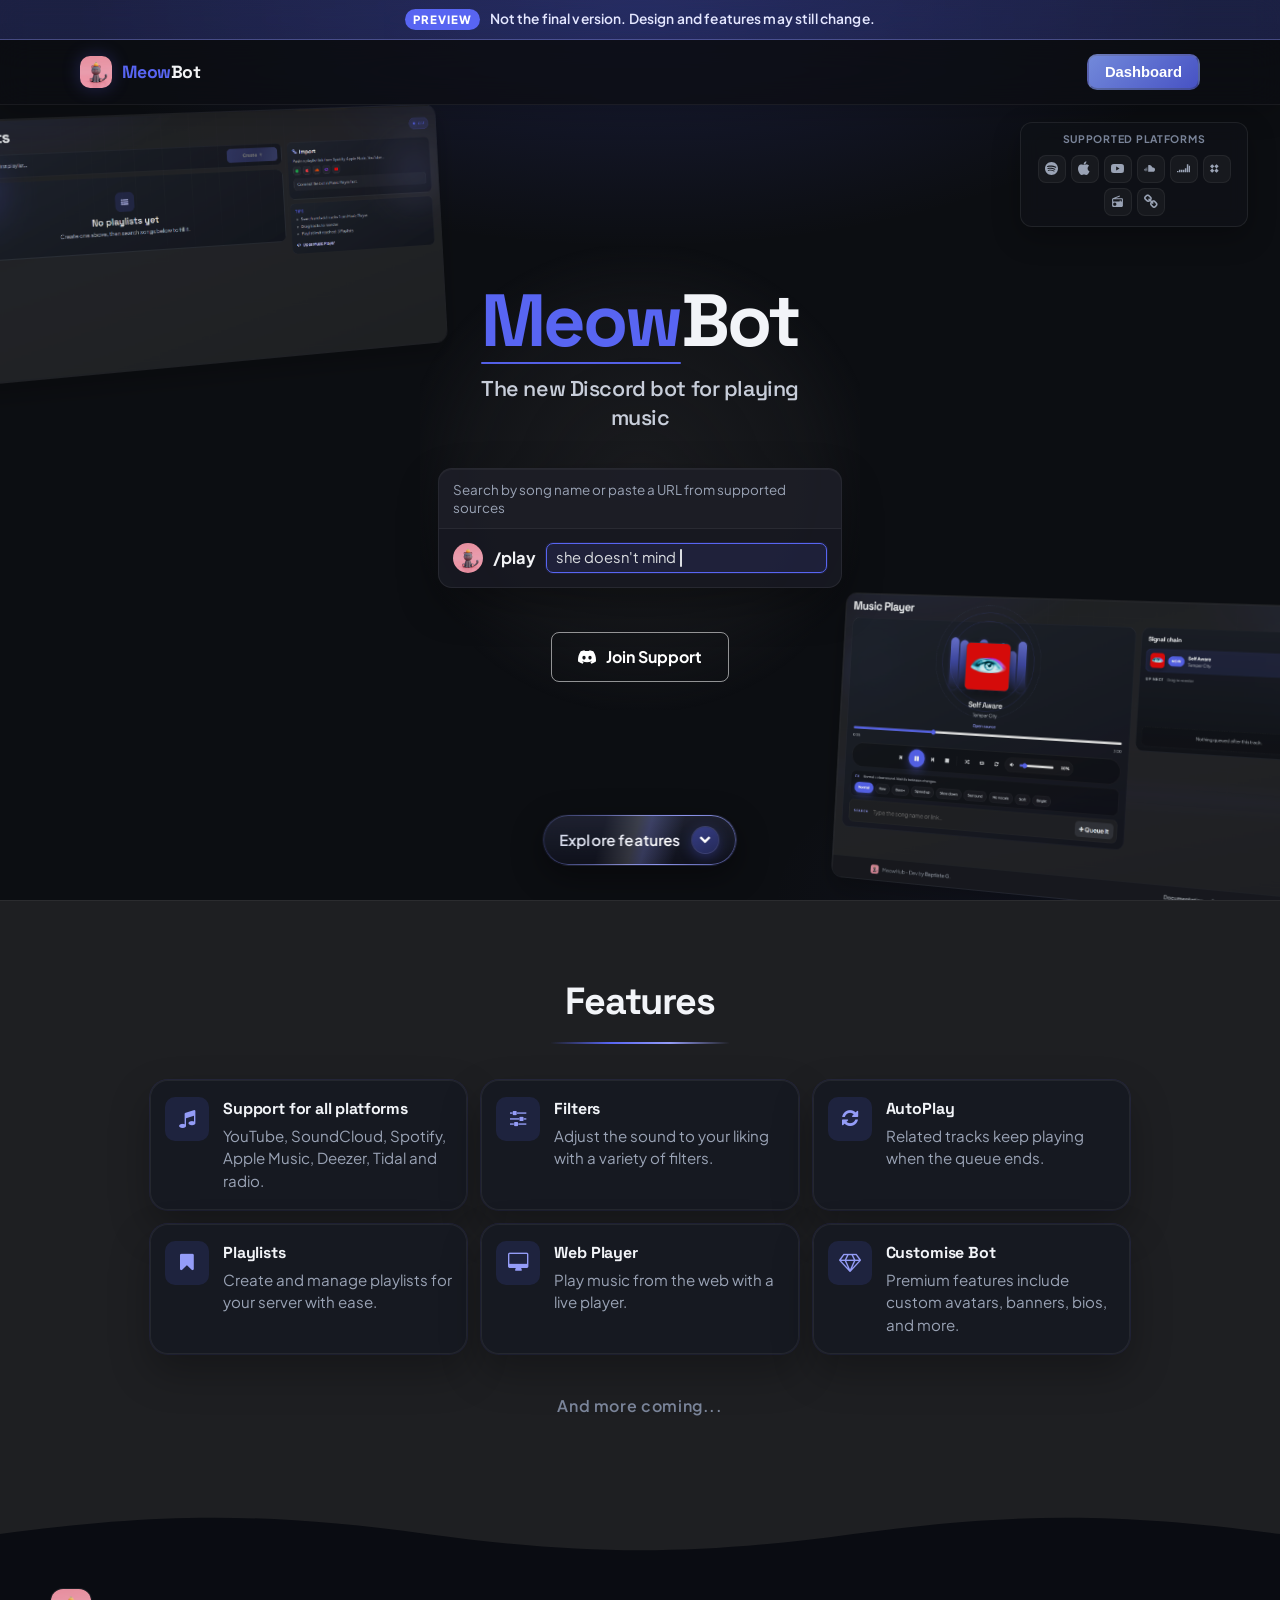
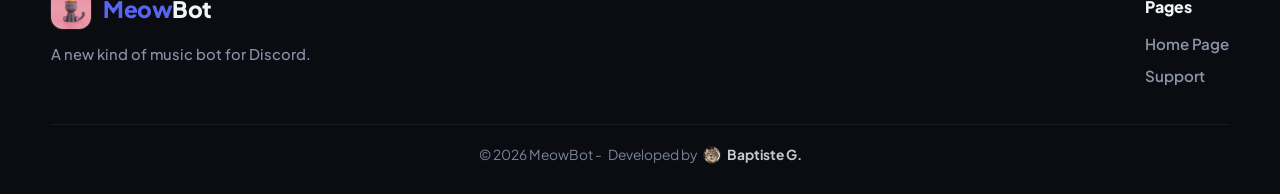
==== commit 4ecb9e6f: "fix: meowbot page" ====
--- a/meowbot/index.html
+++ b/meowbot/index.html
@@ -17,16 +17,14 @@
     <script>
       (function () {
         document.documentElement.setAttribute("data-theme", "dark");
-        var lang = localStorage.getItem("meowbot-lang") === "fr" ? "fr" : "en";
-        document.documentElement.setAttribute("data-lang", lang);
-        document.documentElement.setAttribute("lang", lang === "fr" ? "fr" : "en-GB");
+        document.documentElement.setAttribute("lang", "en-GB");
       })();
     </script>
   </head>
   <body class="tt-login-page" data-theme="dark">
     <div class="tt-preview-banner" role="status">
-      <span class="tt-preview-banner__tag" data-i18n="previewTag">Alpha</span>
-      <span data-i18n="previewBanner">This is a preview of how it could look, still in development.</span>
+      <span class="tt-preview-banner__tag">Preview</span>
+      <span>Not the final version. Design and features may still change.</span>
     </div>
     <header class="tt-login-top">
       <a class="tt-login-top__brand" href="index.html">
@@ -34,41 +32,7 @@
         <span><span class="brand-accent">Meow</span><span class="brand-bot">Bot</span></span>
       </a>
       <div class="tt-login-top__actions">
-        <div class="tt-lang-dd" data-lang-dropdown>
-          <button
-            type="button"
-            class="tt-lang-dd__btn"
-            aria-expanded="false"
-            aria-haspopup="listbox"
-            data-i18n-title="language"
-            title="Language"
-          >
-            <img
-              class="tt-lang-dd__flag-img"
-              data-lang-flag
-              src="assets/img/flags/gb.svg"
-              alt=""
-              width="22"
-              height="16"
-            />
-            <span class="tt-lang-dd__code" data-lang-code>EN</span>
-            <i class="fa fa-caret-down" aria-hidden="true"></i>
-          </button>
-          <ul class="tt-lang-dd__menu" role="listbox" hidden>
-            <li role="option">
-              <button type="button" data-set-lang="en">
-                <img class="tt-lang-dd__flag-img" src="assets/img/flags/gb.svg" alt="" width="22" height="16" />
-                <span>English</span>
-              </button>
-            </li>
-            <li role="option">
-              <button type="button" data-set-lang="fr">
-                <img class="tt-lang-dd__flag-img" src="assets/img/flags/fr.svg" alt="" width="22" height="16" />
-                <span>Français</span>
-              </button>
-            </li>
-          </ul>
-        </div>
+        <button type="button" class="tt-login-top__dash" disabled>Dashboard</button>
       </div>
     </header>
 
@@ -82,14 +46,14 @@
           <div class="tt-login__brand">
             <h1><span class="brand-accent">Meow</span>Bot</h1>
             <p class="tt-login__tagline">
-              <span class="tt-login__tagline-lead" data-i18n="loginLead">The new bot discord to play music</span>
+              <span class="tt-login__tagline-lead">The new Discord bot for playing music</span>
             </p>
           </div>
 
           <div class="tt-login__demo">
             <div class="tt-login__slash" aria-live="polite">
               <div class="tt-login__slash-head">
-                <span data-i18n="slashQueryHint">Search by song name OR paste url from supported sources</span>
+                <span>Search by song name or paste a URL from supported sources</span>
               </div>
               <div class="tt-login__slash-row">
                 <img class="tt-login__slash-avatar" src="assets/img/pfp.png" alt="" width="28" height="28" />
@@ -116,13 +80,13 @@
                   d="M20.317 4.37a19.791 19.791 0 0 0-4.885-1.515.074.074 0 0 0-.079.037c-.21.375-.444.864-.608 1.25a18.27 18.27 0 0 0-5.487 0 12.64 12.64 0 0 0-.617-1.25.077.077 0 0 0-.079-.037A19.736 19.736 0 0 0 3.677 4.37a.07.07 0 0 0-.032.027C.533 9.046-.32 13.58.099 18.057a.082.082 0 0 0 .031.057 19.9 19.9 0 0 0 5.993 3.03.078.078 0 0 0 .084-.028 14.09 14.09 0 0 0 1.226-1.994.076.076 0 0 0-.041-.106 13.107 13.107 0 0 1-1.872-.892.077.077 0 0 1-.008-.128 10.2 10.2 0 0 0 .372-.292.074.074 0 0 1 .077-.01c3.928 1.793 8.18 1.793 12.062 0a.074.074 0 0 1 .078.01c.12.098.246.198.373.292a.077.077 0 0 1-.006.127 12.299 12.299 0 0 1-1.873.892.077.077 0 0 0-.041.107c.36.698.772 1.362 1.225 1.993a.076.076 0 0 0 .084.028 19.839 19.839 0 0 0 6.002-3.03.077.077 0 0 0 .032-.054c.5-5.177-.838-9.664-3.549-13.66a.061.061 0 0 0-.031-.03zM8.02 15.33c-1.183 0-2.157-1.085-2.157-2.419 0-1.333.956-2.419 2.157-2.419 1.21 0 2.176 1.096 2.157 2.42 0 1.333-.956 2.418-2.157 2.418zm7.975 0c-1.183 0-2.157-1.085-2.157-2.419 0-1.333.955-2.419 2.157-2.419 1.21 0 2.176 1.096 2.157 2.42 0 1.333-.946 2.418-2.157 2.418z"
                 />
               </svg>
-              <span data-i18n="joinSupport">Join Support</span>
+              <span>Join Support</span>
             </a>
           </div>
         </div>
 
         <aside class="tt-login__platforms-box">
-          <span class="tt-login__platforms-label" data-i18n="supportedPlatforms">Supported platforms</span>
+          <span class="tt-login__platforms-label">Supported platforms</span>
           <ul class="tt-login__platforms" aria-label="Supported platforms">
             <li class="tt-login__platform" data-platform="spotify" title="Spotify">
               <svg viewBox="0 0 24 24" width="20" height="20" aria-hidden="true">
@@ -191,7 +155,7 @@
             <span></span>
           </span>
           <span class="tt-login__scroll-glow" aria-hidden="true"></span>
-          <span class="tt-login__scroll-label" data-i18n="scrollFeatures">Explore features</span>
+          <span class="tt-login__scroll-label">Explore features</span>
           <span class="tt-login__scroll-chev" aria-hidden="true">
             <i class="fa fa-chevron-down"></i>
           </span>
@@ -204,54 +168,54 @@
 
       <section class="tt-login-features" id="features" aria-labelledby="features-title">
         <header class="tt-login-features__head">
-          <h2 id="features-title" data-i18n="features">Features</h2>
+          <h2 id="features-title">Features</h2>
           <span class="tt-login-features__rule" aria-hidden="true"></span>
         </header>
         <div class="tt-login-features__grid">
           <article class="tt-login-feature">
             <div class="tt-login-feature__icon"><i class="fa fa-music"></i></div>
             <div class="tt-login-feature__text">
-              <h3 data-i18n="featMusicTitle">Supporting all platforms</h3>
-              <p data-i18n="featMusicDesc">YouTube, SoundCloud, Spotify, Apple Music, Deezer, Tidal and radio.</p>
+              <h3>Support for all platforms</h3>
+              <p>YouTube, SoundCloud, Spotify, Apple Music, Deezer, Tidal and radio.</p>
             </div>
           </article>
           <article class="tt-login-feature">
             <div class="tt-login-feature__icon"><i class="fa fa-sliders"></i></div>
             <div class="tt-login-feature__text">
-              <h3 data-i18n="featFiltersTitle">Filters</h3>
-              <p data-i18n="featFiltersDesc">Adjust the sound to your liking with a variety of filters.</p>
+              <h3>Filters</h3>
+              <p>Adjust the sound to your liking with a variety of filters.</p>
             </div>
           </article>
           <article class="tt-login-feature">
             <div class="tt-login-feature__icon"><i class="fa fa-refresh"></i></div>
             <div class="tt-login-feature__text">
-              <h3 data-i18n="featAutoplayTitle">AutoPlay</h3>
-              <p data-i18n="featAutoplayDesc">Related tracks keep playing when the queue ends.</p>
+              <h3>AutoPlay</h3>
+              <p>Related tracks keep playing when the queue ends.</p>
             </div>
           </article>
           <article class="tt-login-feature">
             <div class="tt-login-feature__icon"><i class="fa fa-bookmark"></i></div>
             <div class="tt-login-feature__text">
-              <h3 data-i18n="featPlaylistsTitle">Playlists</h3>
-              <p data-i18n="featPlaylistsDesc">Create and manage playlists for your server with ease.</p>
+              <h3>Playlists</h3>
+              <p>Create and manage playlists for your server with ease.</p>
             </div>
           </article>
           <article class="tt-login-feature">
             <div class="tt-login-feature__icon"><i class="fa fa-desktop"></i></div>
             <div class="tt-login-feature__text">
-              <h3 data-i18n="featPlayerTitle">Web Player</h3>
-              <p data-i18n="featPlayerDesc">Play music from the web with a live player.</p>
+              <h3>Web Player</h3>
+              <p>Play music from the web with a live player.</p>
             </div>
           </article>
           <article class="tt-login-feature">
             <div class="tt-login-feature__icon"><i class="fa fa-diamond"></i></div>
             <div class="tt-login-feature__text">
-              <h3 data-i18n="featPremiumTitle">Customize Bot</h3>
-              <p data-i18n="featPremiumDesc">Premium features include custom avatars, banners, bios, and more.</p>
-            </div>
-          </article>
-        </div>
-        <p class="tt-login-features__more" data-i18n="featuresMore">And more coming..</p>
+              <h3>Customise Bot</h3>
+              <p>Premium features include custom avatars, banners, bios, and more.</p>
+            </div>
+          </article>
+        </div>
+        <p class="tt-login-features__more">And more coming...</p>
       </section>
 
       <button
@@ -259,7 +223,6 @@
         class="tt-login-topbtn"
         data-login-top
         hidden
-        data-i18n-aria-label="backToTop"
         aria-label="Back to top"
       >
         <i class="fa fa-chevron-up" aria-hidden="true"></i>
@@ -282,16 +245,16 @@
               <img src="assets/img/pfp.png" alt="" width="40" height="40" />
               <span><span class="brand-accent">Meow</span><span class="brand-bot">Bot</span></span>
             </a>
-            <p class="tt-login-site-footer__tagline" data-i18n="footerTagline">High quality Music Bot, Supports Spotify, Apple, Youtube, Soundcloud, Deezer, Tidal, Radio of the World and Direct link !</p>
+            <p class="tt-login-site-footer__tagline">A new kind of music bot for Discord.</p>
           </div>
 
           <div class="tt-login-site-footer__nav">
             <nav class="tt-login-site-footer__col" aria-label="Pages">
-              <h3 data-i18n="footerPages">Pages</h3>
+              <h3>Pages</h3>
               <ul>
-                <li><a href="index.html" data-i18n="footerHome">Home Page</a></li>
+                <li><a href="index.html">Home Page</a></li>
                 <li>
-                  <a href="https://discord.gg/tkvtbsd7gA" data-site-support target="_blank" rel="noopener noreferrer" data-i18n="supportServer">Support</a>
+                  <a href="https://discord.gg/tkvtbsd7gA" data-site-support target="_blank" rel="noopener noreferrer">Support</a>
                 </li>
               </ul>
             </nav>
@@ -301,7 +264,7 @@
         <div class="tt-login-site-footer__copy">
           <p class="tt-login-site-footer__copy-line">
             © 2026 MeowBot -
-            <span data-i18n="devBy">Dev by</span>
+            <span>Developed by</span>
             <a class="tt-login-site-footer__dev" href="https://github.com/bptisteg" data-site-github target="_blank" rel="noopener">
               <img class="tt-login-site-footer__pfp" src="assets/img/bptisteg_pfp.png" alt="" width="18" height="18" />
               Baptiste G.
@@ -311,7 +274,6 @@
       </div>
     </footer>
 
-    <script src="assets/js/i18n.js?v=6"></script>
     <script src="assets/js/home.js?v=6"></script>
   </body>
 </html>
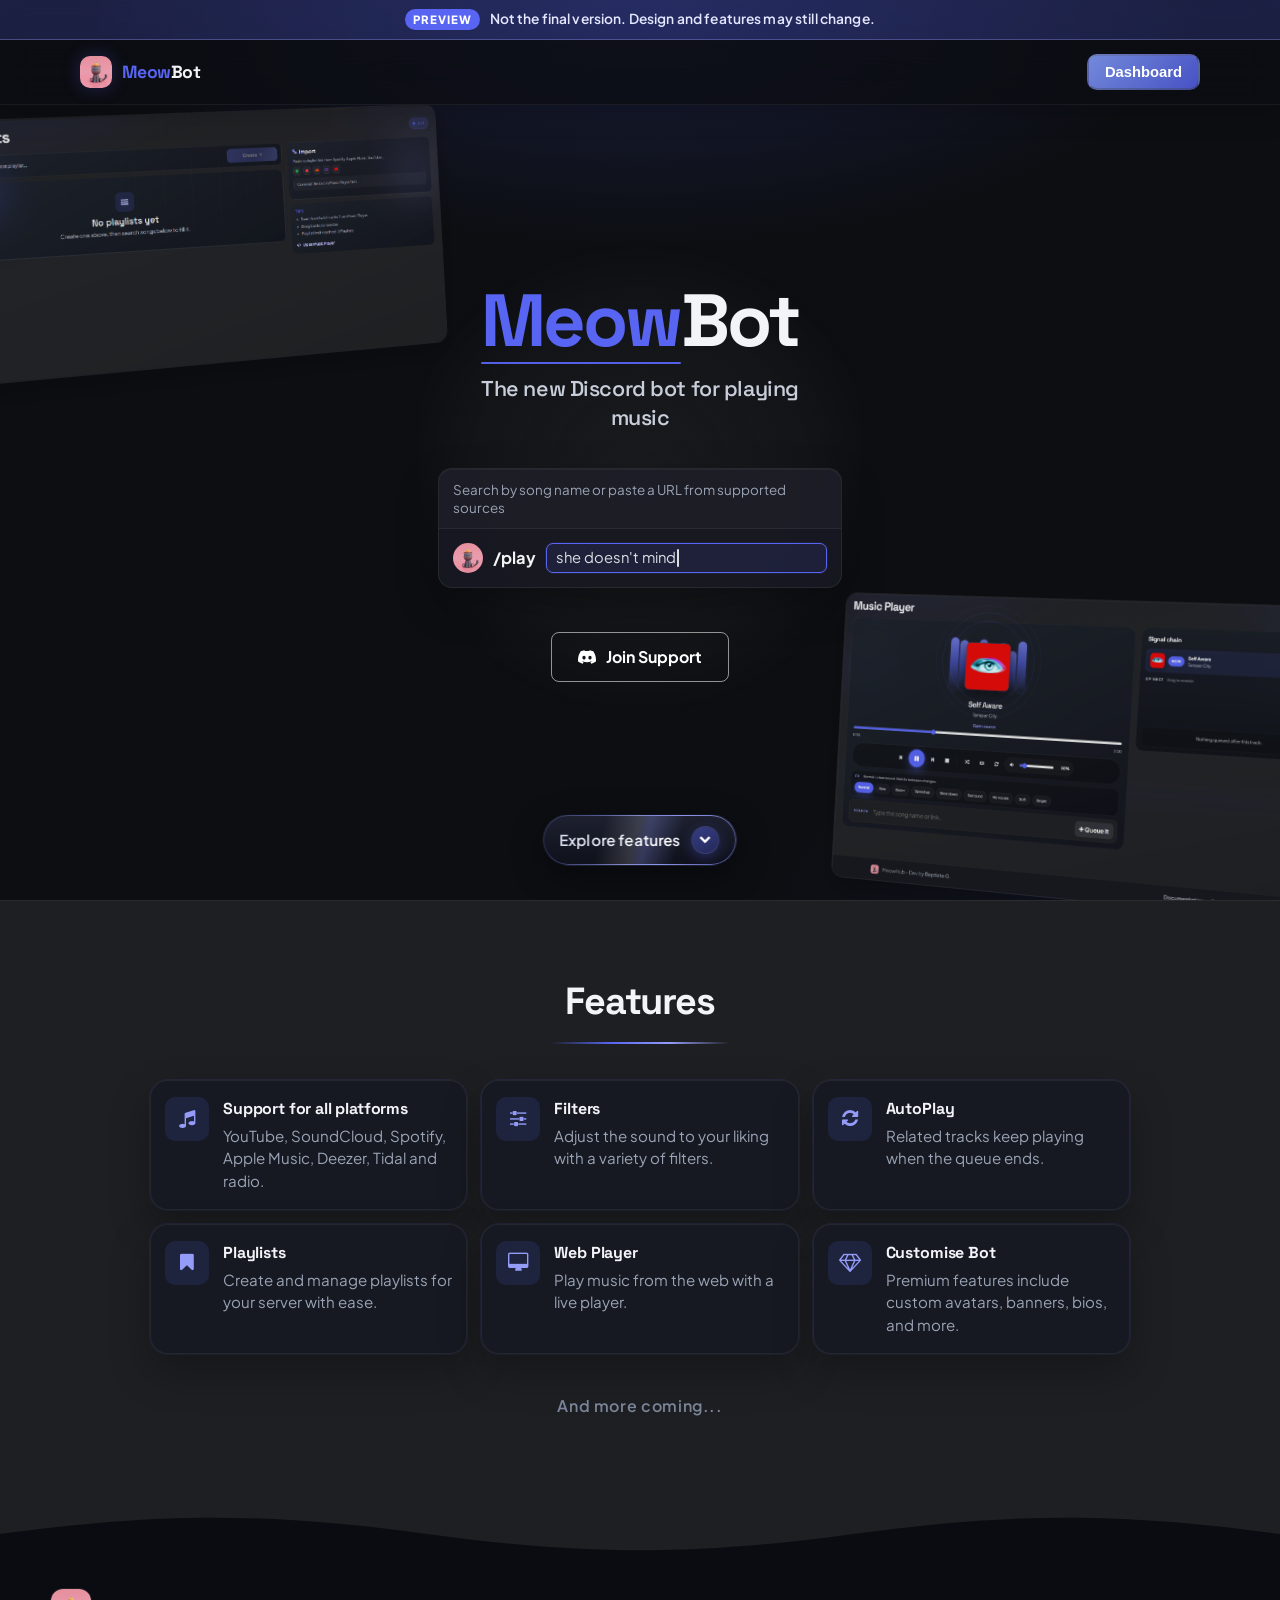
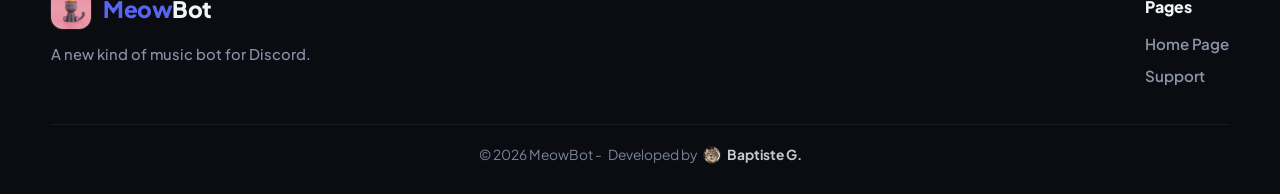
==== commit fe75a406: "fix: page meowbot / navigation sur tel 2" ====
--- a/meowbot/index.html
+++ b/meowbot/index.html
@@ -85,65 +85,7 @@
           </div>
         </div>
 
-        <aside class="tt-login__platforms-box">
-          <span class="tt-login__platforms-label">Supported platforms</span>
-          <ul class="tt-login__platforms" aria-label="Supported platforms">
-            <li class="tt-login__platform" data-platform="spotify" title="Spotify">
-              <svg viewBox="0 0 24 24" width="20" height="20" aria-hidden="true">
-                <path
-                  fill="currentColor"
-                  d="M12 0C5.4 0 0 5.4 0 12s5.4 12 12 12 12-5.4 12-12S18.66 0 12 0zm5.521 17.34c-.24.359-.66.48-1.021.24-2.82-1.74-6.36-2.101-10.561-1.141-.418.122-.779-.179-.899-.539-.12-.421.18-.78.54-.9 4.56-1.021 8.52-.6 11.64 1.32.42.18.479.659.301 1.02zm1.44-3.3c-.301.42-.841.6-1.262.3-3.239-1.98-8.159-2.58-11.939-1.38-.479.12-1.02-.12-1.14-.6-.12-.48.12-1.021.6-1.141C9.6 9.9 15 10.561 18.72 12.84c.361.181.54.78.241 1.2zm.12-3.36C15.24 8.4 8.82 8.16 5.16 9.301c-.6.179-1.2-.181-1.38-.721-.18-.601.18-1.2.72-1.381 4.26-1.26 11.28-1.02 15.721 1.621.539.3.719 1.02.419 1.56-.299.421-1.02.599-1.559.3z"
-                />
-              </svg>
-            </li>
-            <li class="tt-login__platform" data-platform="apple" title="Apple Music">
-              <i class="fa fa-apple" aria-hidden="true"></i>
-            </li>
-            <li class="tt-login__platform" data-platform="youtube" title="YouTube">
-              <svg viewBox="0 0 24 24" width="20" height="20" aria-hidden="true">
-                <path
-                  fill="currentColor"
-                  d="M23.498 6.186a3.016 3.016 0 0 0-2.122-2.136C19.505 3.545 12 3.545 12 3.545s-7.505 0-9.377.505A3.017 3.017 0 0 0 .502 6.186C0 8.07 0 12 0 12s0 3.93.502 5.814a3.016 3.016 0 0 0 2.122 2.136c1.871.505 9.376.505 9.376.505s7.505 0 9.377-.505a3.015 3.015 0 0 0 2.122-2.136C24 15.93 24 12 24 12s0-3.93-.502-5.814zM9.545 15.568V8.432L15.818 12l-6.273 3.568z"
-                />
-              </svg>
-            </li>
-            <li class="tt-login__platform" data-platform="soundcloud" title="SoundCloud">
-              <svg viewBox="0 0 24 24" width="20" height="20" aria-hidden="true">
-                <path
-                  fill="currentColor"
-                  d="M1.175 12.225c-.051 0-.094.046-.101.1l-.233 2.154.233 2.105c.007.058.05.098.101.098.05 0 .09-.04.099-.098l.255-2.105-.27-2.154c-.008-.054-.049-.1-.084-.1m-.899.628c-.06 0-.091.037-.104.094L0 14.479l.172 1.427c.013.06.045.107.104.107.041 0 .086-.047.086-.107l.18-1.427-.18-1.564c0-.06-.045-.094-.086-.094m1.83-1.229c-.061 0-.12.045-.12.104l-.207 2.735.207 2.606c0 .06.059.103.119.103.06 0 .101-.044.116-.103l.24-2.606-.24-2.735c-.015-.06-.056-.104-.115-.104M.451 13.136c-.07 0-.089.044-.102.092l-.14 1.24.14 1.355c.013.043.032.09.102.09.051 0 .09-.047.09-.09l.154-1.348-.154-1.248c0-.05-.039-.09-.09-.09m2.699-2.432c-.063 0-.12.045-.125.112l-.183 3.358.183 3.145c.006.064.062.102.125.102.057 0 .101-.038.114-.102l.217-3.145-.217-3.358c-.013-.067-.057-.112-.114-.112m1.108-.194c-.01-.068-.054-.113-.113-.113-.063 0-.113.045-.126.113l-.162 3.552.162 3.236c.013.068.063.104.126.104.059 0 .104-.036.113-.104l.188-3.236-.188-3.552m1.087-1.133c-.01-.074-.055-.112-.12-.112-.063 0-.114.038-.126.112l-.151 4.685.151 3.236c.012.077.063.113.126.113.065 0 .11-.036.12-.113l.172-3.236-.172-4.685m1.139-.618c-.012-.076-.056-.128-.123-.128-.065 0-.114.052-.125.128l-.139 5.303.139 3.236c.011.077.06.113.125.113.067 0 .111-.036.123-.113l.164-3.236-.164-5.303M8.63 8.525c-.012-.083-.061-.128-.127-.128-.066 0-.108.045-.12.128l-.139 6.767.139 3.219c.012.078.054.13.12.13.066 0 .115-.052.127-.13l.15-3.22L8.63 8.525m7.92 1.354c-.54 0-1.047.125-1.5.344-.24-2.666-2.46-4.748-5.188-4.748-.66 0-1.3.132-1.874.36-.174.072-.216.144-.216.36v11.303c0 .216.18.39.396.39H16.55c2.1 0 3.81-1.71 3.81-3.81s-1.71-3.799-3.81-3.799"
-                />
-              </svg>
-            </li>
-            <li class="tt-login__platform" data-platform="deezer" title="Deezer">
-              <svg viewBox="0 0 24 24" width="20" height="20" aria-hidden="true">
-                <path
-                  fill="currentColor"
-                  d="M0 16.55h2.73v2.42H0zm3.64-2.43h2.73v4.85H3.64zm3.63 0H10v4.85H7.27zm3.64 0h2.72v4.85h-2.72zm3.62-2.42h2.73v7.27h-2.73zm3.64-4.86h2.73v12.13h-2.73zM18.18 4h2.73v14.97h-2.73zM21.82 7.03H24v11.94h-2.18z"
-                />
-              </svg>
-            </li>
-            <li class="tt-login__platform" data-platform="tidal" title="TIDAL">
-              <svg viewBox="0 0 24 24" width="20" height="20" aria-hidden="true">
-                <path
-                  fill="currentColor"
-                  d="M12.012 3.992L8.008 7.996 4.004 3.992 0 7.996l4.004 4.004L0 16.004l4.004 4.004 4.004-4.004 4.004 4.004 4.004-4.004-4.004-4.004 4.004-4.004zm0 8.008l-4.004 4.004-4.004-4.004 4.004-4.004z"
-                />
-              </svg>
-            </li>
-            <li class="tt-login__platform" data-platform="radio" title="Radio">
-              <svg viewBox="0 0 24 24" width="20" height="20" aria-hidden="true">
-                <path
-                  fill="currentColor"
-                  d="M3.24 6.15C2.51 6.43 2 7.17 2 8v12c0 1.1.9 2 2 2h16a2 2 0 0 0 2-2V8c0-1.1-.9-2-2-2H8.3l8.26-3.34L15.88 1 3.24 6.15zM7 20c-1.66 0-3-1.34-3-3s1.34-3 3-3 3 1.34 3 3-1.34 3-3 3zm13-8h-2v-2h-2v2H4V8h16v4z"
-                />
-              </svg>
-            </li>
-            <li class="tt-login__platform" data-platform="link" title="Direct link">
-              <i class="fa fa-link" aria-hidden="true"></i>
-            </li>
-          </ul>
-        </aside>
+
 
         <div class="tt-login__hero-visual tt-login__hero-visual--right" aria-hidden="true">
           <img src="assets/img/selector_preview.png" alt="" />
--- a/meowbot/assets/css/site.css
+++ b/meowbot/assets/css/site.css
@@ -176,7 +176,7 @@
 
 .tt-login-top {
   position: fixed;
-  top: 0;
+  top: var(--preview-banner-h);
   left: 0;
   right: 0;
   z-index: 100;
@@ -440,20 +440,7 @@
 }
 
 .tt-login__platforms-box {
-  position: absolute;
-  z-index: 4;
-  top: 18px;
-  right: max(16px, 2.5vw);
-  width: min(228px, 34vw);
-  margin: 0;
-  padding: 8px 10px 10px;
-  border-radius: 12px;
-  border: 1px solid rgba(255, 255, 255, 0.08);
-  background: rgba(16, 18, 24, 0.72);
-  backdrop-filter: blur(10px);
-  -webkit-backdrop-filter: blur(10px);
-  box-shadow: 0 10px 28px rgba(0, 0, 0, 0.28);
-  pointer-events: auto;
+  display: none;
 }
 
 .tt-login__slash-head {
@@ -1115,13 +1102,6 @@
   animation: tt-login-explore-visual-r 1s cubic-bezier(0.4, 0, 0.2, 1) forwards;
 }
 
-body.tt-login-page.is-exploring .tt-login__platforms-box {
-  opacity: 0;
-  transform: translateY(-8px);
-  transition: opacity 0.45s ease, transform 0.45s ease;
-  pointer-events: none;
-}
-
 body.tt-login-page.is-exploring::after {
   animation: tt-login-explore-bg 1.1s ease forwards;
 }
@@ -2185,13 +2165,6 @@
     display: none;
   }
 
-  .tt-login__platforms-box {
-    top: 12px;
-    right: 12px;
-    width: min(200px, 48vw);
-    padding: 7px 8px 8px;
-  }
-
   .tt-login-features__grid {
     grid-template-columns: repeat(2, minmax(0, 1fr));
     gap: 28px 20px;
@@ -2270,6 +2243,191 @@
 
   .tt-login-site-footer__brand {
     max-width: none;
+  }
+}
+
+/* Enhanced mobile optimizations for modern phones */
+@media (max-width: 480px) {
+  .tt-login-page {
+    --login-top-h: 56px;
+  }
+
+  .tt-login-top {
+    padding: 10px 10px;
+  }
+}
+
+@media (max-width: 375px) {
+  .tt-login-top__brand img {
+    width: 32px;
+    height: 32px;
+  }
+
+  .tt-login-top__brand span {
+    font-size: 1.1rem;
+  }
+
+  .tt-login__hero-center {
+    gap: 20px;
+    padding: 20px 12px 18px;
+    max-width: 100%;
+    overflow: hidden;
+  }
+
+  .tt-login__brand h1 {
+    font-size: 2rem;
+  }
+
+  .tt-login__tagline-lead {
+    font-size: 0.9rem;
+  }
+
+  .tt-login__slash-head {
+    font-size: 0.75rem;
+    padding: 8px 10px;
+  }
+
+  .tt-login__slash-row {
+    padding: 8px 10px;
+  }
+
+  .tt-login__slash-avatar {
+    width: 24px;
+    height: 24px;
+  }
+
+  .tt-login__slash-cmd {
+    font-size: 0.85rem;
+  }
+
+  .tt-login__slash-arg-text {
+    font-size: 0.85rem;
+  }
+
+  .tt-login__btn {
+    padding: 10px 16px;
+    font-size: 0.9rem;
+  }
+
+  .tt-login__btn-icon {
+    width: 16px;
+    height: 16px;
+  }
+
+  .tt-login__platforms {
+    gap: 8px;
+  }
+
+  .tt-login__platform {
+    width: 32px;
+    height: 32px;
+  }
+
+  .tt-login__platform svg,
+  .tt-login__platform i {
+    width: 16px;
+    height: 16px;
+    font-size: 16px;
+  }
+
+  .tt-login-features {
+    padding: 40px 12px 24px;
+  }
+
+  .tt-login-features__head h2 {
+    font-size: 1.5rem;
+  }
+
+  .tt-login-feature {
+    padding: 16px;
+  }
+
+  .tt-login-feature__icon {
+    font-size: 1.2rem;
+    margin-bottom: 8px;
+  }
+
+  .tt-login-feature__text h3 {
+    font-size: 1rem;
+  }
+
+  .tt-login-feature__text p {
+    font-size: 0.85rem;
+  }
+
+  .tt-login-site-footer__panel {
+    padding: 18px 12px 16px;
+  }
+
+  .tt-login-site-footer__brand-link img {
+    width: 32px;
+    height: 32px;
+  }
+
+  .tt-login-site-footer__tagline {
+    font-size: 0.85rem;
+  }
+
+  .tt-login-site-footer__copy-line {
+    font-size: 0.75rem;
+  }
+}
+
+/* Extra small devices (≤374px) */
+@media (max-width: 374px) {
+  .tt-login__brand h1 {
+    font-size: 1.6rem;
+  }
+
+  .tt-login__tagline-lead {
+    font-size: 0.85rem;
+  }
+
+  .tt-login__slash-head {
+    font-size: 0.7rem;
+    padding: 6px 8px;
+  }
+
+  .tt-login__slash-row {
+    padding: 6px 8px;
+  }
+
+  .tt-login__slash-avatar {
+    width: 20px;
+    height: 20px;
+  }
+
+  .tt-login__slash-cmd {
+    font-size: 0.8rem;
+  }
+
+  .tt-login__slash-arg-text {
+    font-size: 0.8rem;
+  }
+
+  .tt-login__btn {
+    padding: 8px 14px;
+    font-size: 0.85rem;
+  }
+
+  .tt-login-features__grid {
+    gap: 12px;
+  }
+
+  .tt-login-feature {
+    padding: 12px;
+  }
+
+  .tt-login-feature__icon {
+    font-size: 1rem;
+  }
+
+  .tt-login-feature__text h3 {
+    font-size: 0.95rem;
+  }
+
+  .tt-login-feature__text p {
+    font-size: 0.8rem;
   }
 
   .tt-login-site-footer__nav {
@@ -2376,6 +2534,11 @@
   scroll-margin-top: calc(var(--login-top-h) + var(--preview-banner-h) + 16px);
 }
 
+.tt-login-site-footer {
+  position: relative;
+  z-index: 10;
+}
+
 @media (max-width: 640px) {
   body.tt-login-page {
     --preview-banner-h: 52px;
@@ -2385,6 +2548,18 @@
     font-size: 0.75rem;
     padding: 6px 12px;
   }
+
+  .tt-login-page .tt-login-top {
+    top: var(--preview-banner-h);
+  }
+
+  .tt-login-page .tt-login__hero-land {
+    min-height: calc(100vh - var(--login-top-h) - var(--preview-banner-h));
+  }
+
+  .tt-login-page .tt-login-features {
+    scroll-margin-top: calc(var(--login-top-h) + var(--preview-banner-h) + 16px);
+  }
 }
 
 .brand-bot {
